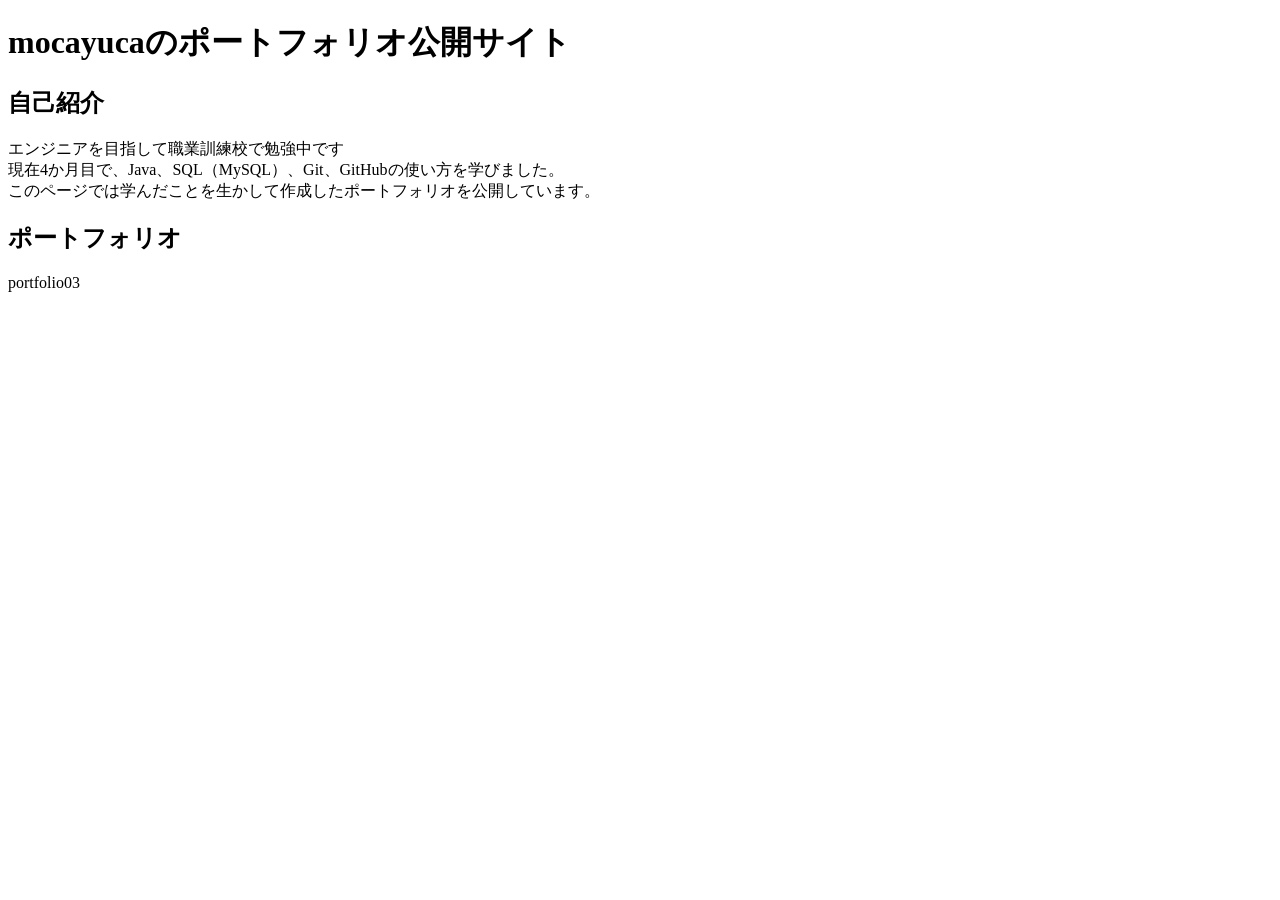
==== index.html @ 65df9d51 "Create index.html" ====
<!DOCTYPE html>
<html lang="ja">
<head>
    <meta charset="UTF-8">
    <meta name="viewport" content="width=device-width, initial-scale=1.0">
    <title>ポートフォリオ公開サイト</title>
</head>
<body>
    <h1>mocayucaのポートフォリオ公開サイト</h1>
    <h2>自己紹介</h2>
    <p>
        エンジニアを目指して職業訓練校で勉強中です<br>
        現在4か月目で、Java、SQL（MySQL）、Git、GitHubの使い方を学びました。<br>
        このページでは学んだことを生かして作成したポートフォリオを公開しています。
    </p>
    <h2>ポートフォリオ</h2>
    <p>portfolio03</p>
</body>
</html>
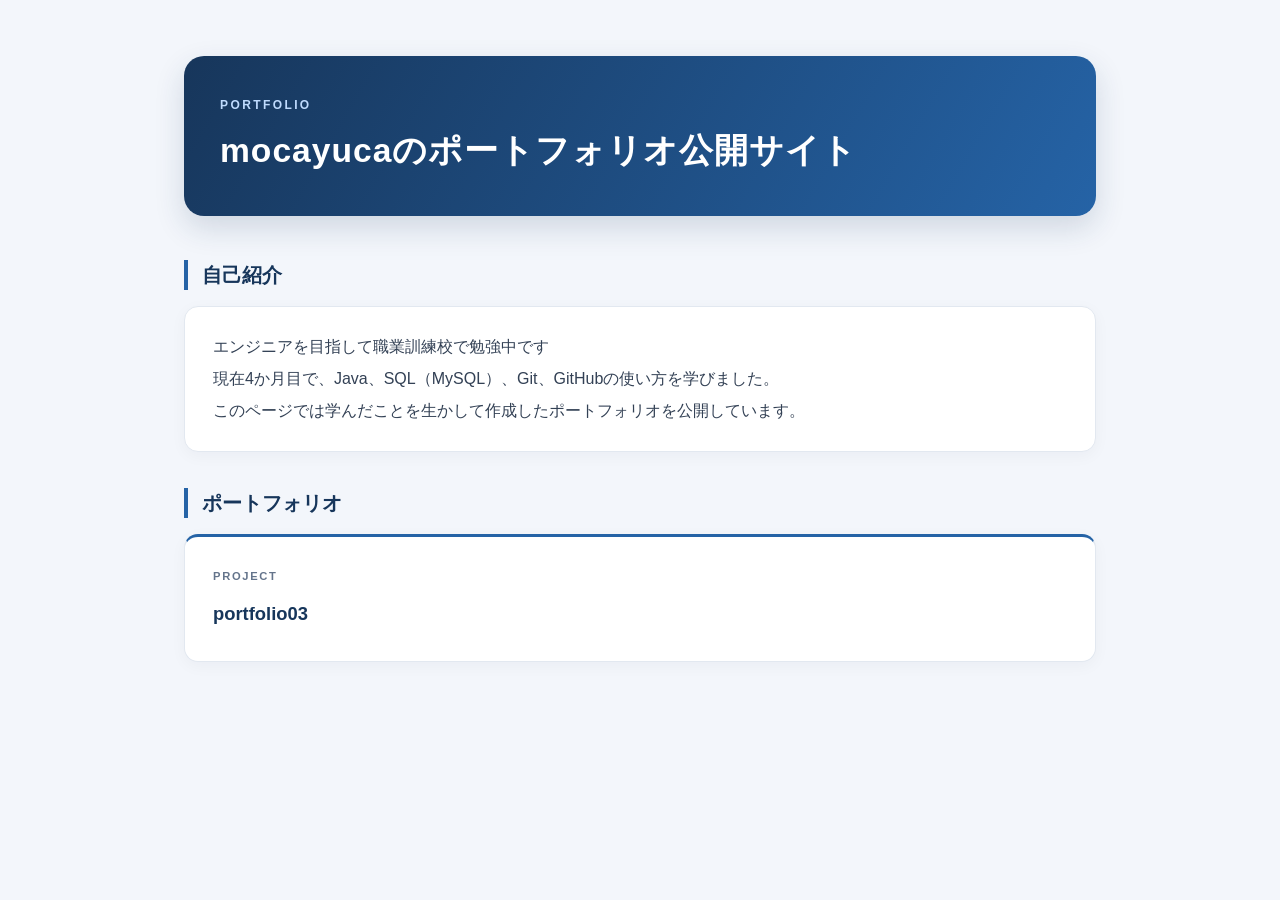
==== commit 3fa5822f: "feat: css追加 cssを追加。それに伴ってindex.html二下記の変更を実施 - headタグにlinkタグ追加 - pタグにclass追加" ====
--- a/index.html
+++ b/index.html
@@ -3,6 +3,7 @@
 <head>
     <meta charset="UTF-8">
     <meta name="viewport" content="width=device-width, initial-scale=1.0">
+	<link rel="stylesheet" href="css/style.css">
     <title>ポートフォリオ公開サイト</title>
 </head>
 <body>
@@ -14,6 +15,6 @@
         このページでは学んだことを生かして作成したポートフォリオを公開しています。
     </p>
     <h2>ポートフォリオ</h2>
-    <p>portfolio03</p>
+    <p class="portfolio-card">portfolio03</p>
 </body>
 </html>
--- a/css/style.css
+++ b/css/style.css
@@ -0,0 +1,140 @@
+@charset "UTF-8";
+/* 余白や枠線を含めて、要素のサイズを計算する */
+* {
+    box-sizing: border-box;
+}
+
+/* ページ全体の背景 */
+html {
+    min-height: 100%;
+    background-color: #f3f6fb;
+}
+
+/* コンテンツを中央に配置する */
+body {
+    max-width: 960px;
+    margin: 0 auto;
+    padding: 56px 24px 80px;
+
+    font-family: "Segoe UI", "Hiragino Kaku Gothic ProN",
+        "Yu Gothic", Meiryo, sans-serif;
+
+    color: #334155;
+    line-height: 1.8;
+    overflow-wrap: anywhere;
+}
+
+/* サイトのタイトル */
+h1 {
+    margin: 0 0 44px;
+    padding: 40px 36px;
+    border-radius: 20px;
+
+    background: linear-gradient(120deg, #17365b, #2563a6);
+    box-shadow: 0 12px 30px rgba(23, 54, 91, 0.16);
+
+    color: #ffffff;
+    font-size: clamp(1.5rem, 3.5vw, 2.1rem);
+    line-height: 1.5;
+    letter-spacing: 0.03em;
+}
+
+/* タイトルの上に添える小さなラベル */
+h1::before {
+    content: "PORTFOLIO";
+    display: block;
+    margin-bottom: 12px;
+
+    color: #bfdbfe;
+    font-size: 0.75rem;
+    font-weight: 600;
+    letter-spacing: 0.2em;
+}
+
+/* 「自己紹介」「ポートフォリオ」の見出し */
+h2 {
+    margin: 36px 0 16px;
+    padding-left: 14px;
+    border-left: 4px solid #2563a6;
+
+    color: #17365b;
+    font-size: 1.25rem;
+    line-height: 1.5;
+}
+
+/* 本文を白いカードとして表示する */
+p {
+    margin: 0;
+    padding: 24px 28px;
+
+    border: 1px solid #e2e8f0;
+    border-radius: 14px;
+    background-color: #ffffff;
+    box-shadow: 0 4px 16px rgba(15, 23, 42, 0.04);
+
+    line-height: 2;
+}
+
+/* 作品紹介用のカード */
+.portfolio-card {
+    padding: 28px;
+    border-top: 3px solid #2563a6;
+
+    color: #17365b;
+    font-size: 1.15rem;
+    font-weight: 700;
+}
+
+/* 作品名の上に添える小さなラベル */
+.portfolio-card::before {
+    content: "PROJECT";
+    display: block;
+    margin-bottom: 8px;
+
+    color: #64748b;
+    font-size: 0.7rem;
+    font-weight: 600;
+    letter-spacing: 0.15em;
+}
+
+/* リンクを追加した場合の見た目 */
+a {
+    color: #1d5c9f;
+    text-decoration-thickness: 1px;
+    text-underline-offset: 4px;
+}
+
+/* リンクにマウスを乗せたとき */
+a:hover {
+    color: #123b68;
+    text-decoration-thickness: 2px;
+}
+
+/* キーボードでリンクを選択したとき */
+a:focus-visible {
+    outline: 3px solid #2563a6;
+    outline-offset: 5px;
+}
+
+/* スマートフォンなど、画面が狭い場合 */
+@media (max-width: 600px) {
+    body {
+        padding: 28px 16px 48px;
+    }
+
+    h1 {
+        margin-bottom: 32px;
+        padding: 28px 20px;
+        border-radius: 16px;
+    }
+
+    h2 {
+        margin-top: 28px;
+        font-size: 1.1rem;
+    }
+
+    p,
+    .portfolio-card {
+        padding: 20px;
+    }
+}
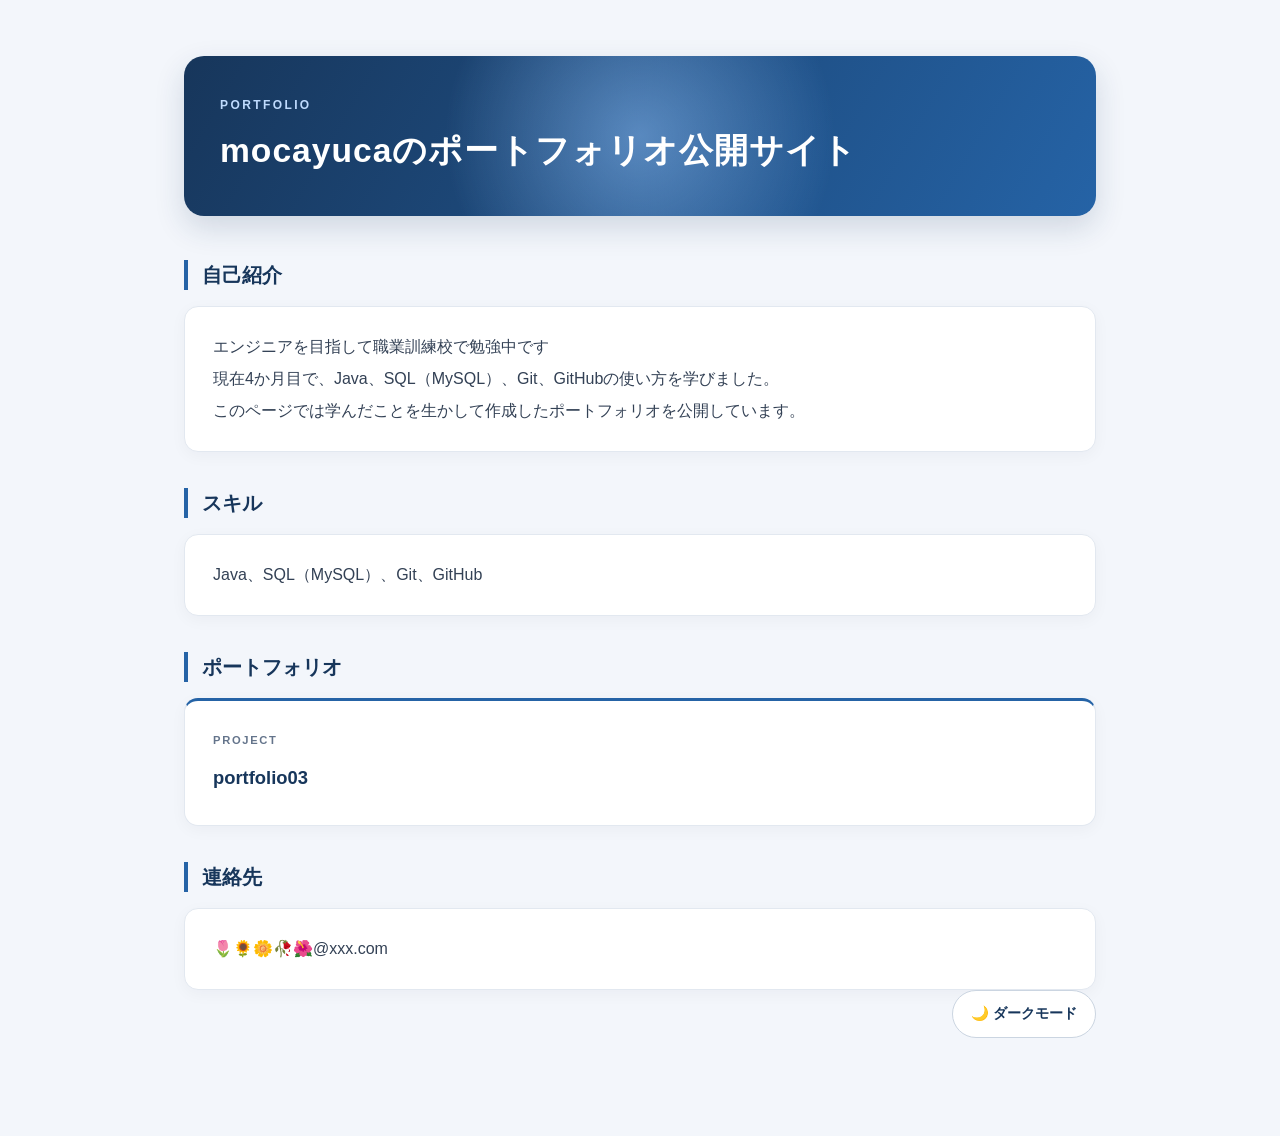
==== commit 6aa8fc61: "feat: indexの追記、JSの追加 - indexに項目を追加 - main.jsを追加" ====
--- a/index.html
+++ b/index.html
@@ -1,20 +1,44 @@
 <!DOCTYPE html>
 <html lang="ja">
+
 <head>
-    <meta charset="UTF-8">
-    <meta name="viewport" content="width=device-width, initial-scale=1.0">
+	<meta charset="UTF-8">
+	<meta name="viewport" content="width=device-width, initial-scale=1.0">
 	<link rel="stylesheet" href="css/style.css">
-    <title>ポートフォリオ公開サイト</title>
+	<script src="js/main.js" defer></script>
+	<title>ポートフォリオ公開サイト</title>
 </head>
+
 <body>
-    <h1>mocayucaのポートフォリオ公開サイト</h1>
-    <h2>自己紹介</h2>
-    <p>
-        エンジニアを目指して職業訓練校で勉強中です<br>
-        現在4か月目で、Java、SQL（MySQL）、Git、GitHubの使い方を学びました。<br>
-        このページでは学んだことを生かして作成したポートフォリオを公開しています。
-    </p>
-    <h2>ポートフォリオ</h2>
-    <p class="portfolio-card">portfolio03</p>
+	<h1>mocayucaのポートフォリオ公開サイト</h1>
+
+	<h2 class="reveal">自己紹介</h2>
+	<p>
+		エンジニアを目指して職業訓練校で勉強中です<br>
+		現在4か月目で、Java、SQL（MySQL）、Git、GitHubの使い方を学びました。<br>
+		このページでは学んだことを生かして作成したポートフォリオを公開しています。
+	</p>
+	<h2 class="reveal">スキル</h2>
+	<p>
+		Java、SQL（MySQL）、Git、GitHub<br>
+	</p>
+	
+	
+	<h2 class="reveal">ポートフォリオ</h2>
+		<p class="portfolio-card">portfolio03</p>
+		
+		
+	<h2 class="reveal">連絡先</h2>
+	<p>🌷🌻🌼🥀🌺@xxx.com</p>
+	
+	
+	<button id="themeToggle" 
+		class="theme-toggle" 
+		type="button" 
+		aria-pressed="false">
+		🌙 ダークモード
+	</button>
+
 </body>
-</html>
+
+</html>
--- a/css/style.css
+++ b/css/style.css
@@ -1,4 +1,3 @@
-@charset "UTF-8";
 /* 余白や枠線を含めて、要素のサイズを計算する */
 * {
     box-sizing: border-box;
@@ -15,10 +14,8 @@
     max-width: 960px;
     margin: 0 auto;
     padding: 56px 24px 80px;
-
     font-family: "Segoe UI", "Hiragino Kaku Gothic ProN",
         "Yu Gothic", Meiryo, sans-serif;
-
     color: #334155;
     line-height: 1.8;
     overflow-wrap: anywhere;
@@ -29,10 +26,8 @@
     margin: 0 0 44px;
     padding: 40px 36px;
     border-radius: 20px;
-
     background: linear-gradient(120deg, #17365b, #2563a6);
     box-shadow: 0 12px 30px rgba(23, 54, 91, 0.16);
-
     color: #ffffff;
     font-size: clamp(1.5rem, 3.5vw, 2.1rem);
     line-height: 1.5;
@@ -44,7 +39,6 @@
     content: "PORTFOLIO";
     display: block;
     margin-bottom: 12px;
-
     color: #bfdbfe;
     font-size: 0.75rem;
     font-weight: 600;
@@ -56,7 +50,6 @@
     margin: 36px 0 16px;
     padding-left: 14px;
     border-left: 4px solid #2563a6;
-
     color: #17365b;
     font-size: 1.25rem;
     line-height: 1.5;
@@ -66,12 +59,10 @@
 p {
     margin: 0;
     padding: 24px 28px;
-
     border: 1px solid #e2e8f0;
     border-radius: 14px;
     background-color: #ffffff;
     box-shadow: 0 4px 16px rgba(15, 23, 42, 0.04);
-
     line-height: 2;
 }
 
@@ -79,7 +70,6 @@
 .portfolio-card {
     padding: 28px;
     border-top: 3px solid #2563a6;
-
     color: #17365b;
     font-size: 1.15rem;
     font-weight: 700;
@@ -90,7 +80,6 @@
     content: "PROJECT";
     display: block;
     margin-bottom: 8px;
-
     color: #64748b;
     font-size: 0.7rem;
     font-weight: 600;
@@ -104,13 +93,11 @@
     text-underline-offset: 4px;
 }
 
-/* リンクにマウスを乗せたとき */
 a:hover {
     color: #123b68;
     text-decoration-thickness: 2px;
 }
 
-/* キーボードでリンクを選択したとき */
 a:focus-visible {
     outline: 3px solid #2563a6;
     outline-offset: 5px;
@@ -137,4 +124,128 @@
     .portfolio-card {
         padding: 20px;
     }
-}+}
+
+
+/* =========================================================
+   JavaScript と組み合わせた演出
+   ========================================================= */
+
+/* ダークモードの切り替えボタン */
+.theme-toggle {
+    display: block;
+    margin: 0 0 18px auto;
+    padding: 10px 18px;
+    border: 1px solid #cbd5e1;
+    border-radius: 999px;
+    background: #ffffff;
+    color: #17365b;
+    font: inherit;
+    font-size: 0.9rem;
+    font-weight: 700;
+    cursor: pointer;
+    transition: background-color 0.2s, transform 0.2s;
+}
+
+.theme-toggle:hover {
+    background-color: #e8f1ff;
+    transform: translateY(-2px);
+}
+
+.theme-toggle:focus-visible {
+    outline: 3px solid #2563a6;
+    outline-offset: 3px;
+}
+
+/* タイトル上をマウスが動くと光の位置が変わる */
+h1 {
+    background:
+        radial-gradient(circle at var(--mouse-x, 50%) var(--mouse-y, 50%),
+            rgba(147, 197, 253, 0.5), transparent 42%),
+        linear-gradient(120deg, #17365b, #2563a6);
+}
+
+/* 画面内に入ると、ふわっと表示する */
+.js-enabled .reveal {
+    opacity: 0;
+    transform: translateY(22px);
+    transition: opacity 0.7s ease, transform 0.7s ease;
+}
+
+.js-enabled .reveal.is-visible {
+    opacity: 1;
+    transform: translateY(0);
+}
+
+/* 作品カードはマウスを乗せると少し浮く */
+.portfolio-card {
+    transition: box-shadow 0.25s ease, transform 0.25s ease,
+        opacity 0.7s ease;
+}
+
+.portfolio-card.is-visible:hover {
+    transform: translateY(-5px);
+    box-shadow: 0 12px 32px rgba(23, 54, 91, 0.16);
+}
+
+/* ダークモード */
+html.dark {
+    background-color: #0b1220;
+}
+
+.dark body {
+    color: #cbd5e1;
+}
+
+.dark h2 {
+    color: #bfdbfe;
+    border-left-color: #60a5fa;
+}
+
+.dark p {
+    background-color: #182337;
+    color: #e2e8f0;
+    border-color: #334155;
+    box-shadow: 0 5px 18px rgba(0, 0, 0, 0.2);
+}
+
+.dark .portfolio-card {
+    border-top-color: #60a5fa;
+}
+
+.dark .portfolio-card::before {
+    color: #94a3b8;
+}
+
+.dark .theme-toggle {
+    color: #e2e8f0;
+    background-color: #1e293b;
+    border-color: #475569;
+}
+
+.dark .theme-toggle:hover {
+    background-color: #334155;
+}
+
+.dark a {
+    color: #93c5fd;
+}
+
+/* アニメーションを控えたい設定の人には、動かさず表示する */
+@media (prefers-reduced-motion: reduce) {
+    .js-enabled .reveal {
+        opacity: 1;
+        transform: none;
+        transition: none;
+    }
+
+    .theme-toggle,
+    .portfolio-card {
+        transition: none;
+    }
+
+    .theme-toggle:hover,
+    .portfolio-card.is-visible:hover {
+        transform: none;
+    }
+}
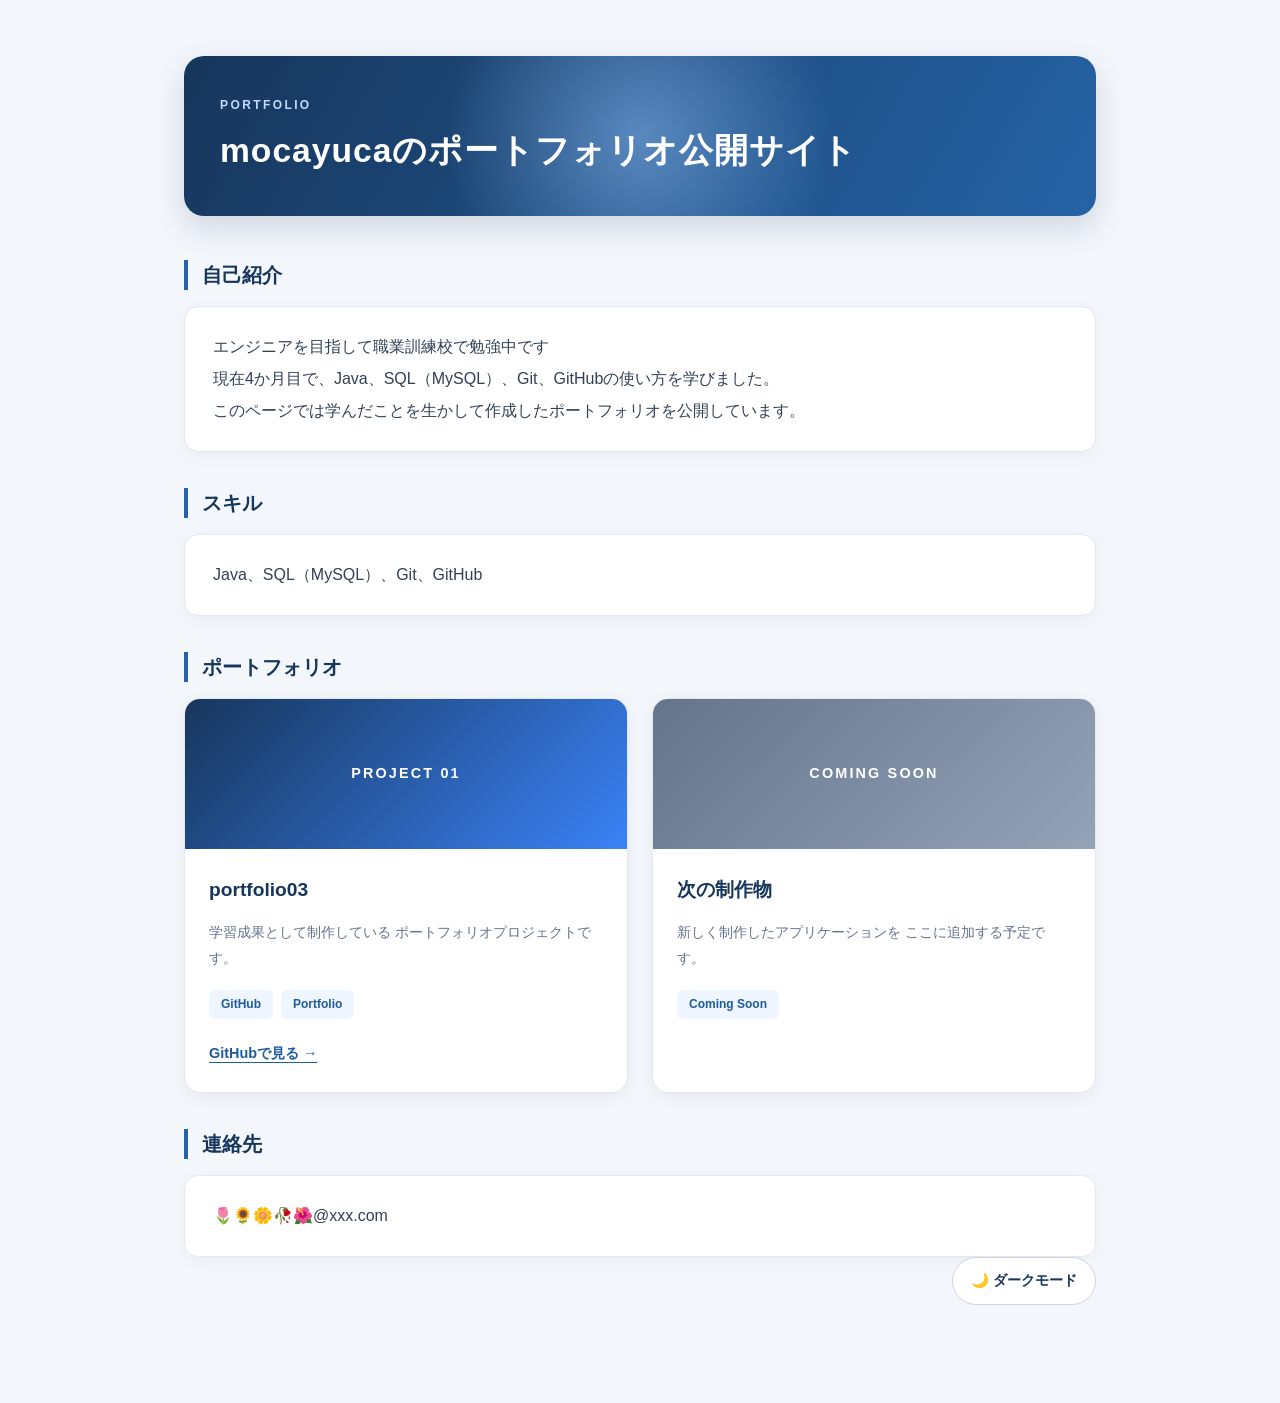
==== commit 8b069ad4: "feat: ポートフォリオ一覧のカード化" ====
--- a/index.html
+++ b/index.html
@@ -1,44 +1,77 @@
-<!DOCTYPE html>
-<html lang="ja">
-
-<head>
-	<meta charset="UTF-8">
-	<meta name="viewport" content="width=device-width, initial-scale=1.0">
-	<link rel="stylesheet" href="css/style.css">
-	<script src="js/main.js" defer></script>
-	<title>ポートフォリオ公開サイト</title>
-</head>
-
-<body>
-	<h1>mocayucaのポートフォリオ公開サイト</h1>
-
-	<h2 class="reveal">自己紹介</h2>
-	<p>
-		エンジニアを目指して職業訓練校で勉強中です<br>
-		現在4か月目で、Java、SQL（MySQL）、Git、GitHubの使い方を学びました。<br>
-		このページでは学んだことを生かして作成したポートフォリオを公開しています。
-	</p>
-	<h2 class="reveal">スキル</h2>
-	<p>
-		Java、SQL（MySQL）、Git、GitHub<br>
-	</p>
-	
-	
-	<h2 class="reveal">ポートフォリオ</h2>
-		<p class="portfolio-card">portfolio03</p>
-		
-		
-	<h2 class="reveal">連絡先</h2>
-	<p>🌷🌻🌼🥀🌺@xxx.com</p>
-	
-	
-	<button id="themeToggle" 
-		class="theme-toggle" 
-		type="button" 
-		aria-pressed="false">
-		🌙 ダークモード
-	</button>
-
-</body>
-
+<!DOCTYPE html>
+<html lang="ja">
+
+<head>
+	<meta charset="UTF-8">
+	<meta name="viewport" content="width=device-width, initial-scale=1.0">
+	<link rel="stylesheet" href="css/style.css">
+	<script src="js/main.js" defer></script>
+	<title>ポートフォリオ公開サイト</title>
+</head>
+
+<body>
+	<h1>mocayucaのポートフォリオ公開サイト</h1>
+	<h2 class="reveal">自己紹介</h2>
+	<p>
+		エンジニアを目指して職業訓練校で勉強中です<br>
+		現在4か月目で、Java、SQL（MySQL）、Git、GitHubの使い方を学びました。<br>
+		このページでは学んだことを生かして作成したポートフォリオを公開しています。
+	</p>
+	<h2 class="reveal">スキル</h2>
+		<p>
+			Java、SQL（MySQL）、Git、GitHub<br>
+		</p>
+
+	<h2 class="reveal">ポートフォリオ</h2>
+	<div class="portfolio-grid">
+	    <!-- 作品1：portfolio03 -->
+	    <article class="portfolio-card reveal">
+	        <div class="portfolio-image">
+	            <span>PROJECT 01</span>
+	        </div>
+	        <div class="portfolio-content">
+	            <h3>portfolio03</h3>
+	            <p class="portfolio-description">
+	                学習成果として制作している
+	                ポートフォリオプロジェクトです。
+	            </p>
+	            <div class="portfolio-tags">
+	                <span>GitHub</span>
+	                <span>Portfolio</span>
+	            </div>
+	            <a class="portfolio-link"
+	               href="https://github.com/mocayuca/portfolio03"
+	               target="_blank"
+	               rel="noopener noreferrer">
+	                GitHubで見る →
+	            </a>
+	        </div>
+	    </article>
+
+	    <!-- 作品2：今後追加予定 -->
+	    <article class="portfolio-card reveal">
+	        <div class="portfolio-image portfolio-image-next">
+	            <span>COMING SOON</span>
+	        </div>
+	        <div class="portfolio-content">
+	            <h3>次の制作物</h3>
+	            <p class="portfolio-description">
+	                新しく制作したアプリケーションを
+	                ここに追加する予定です。
+	            </p>
+	            <div class="portfolio-tags">
+	                <span>Coming Soon</span>
+	            </div>
+	        </div>
+	    </article>
+	</div>
+	
+	<h2 class="reveal">連絡先</h2>
+		<p>🌷🌻🌼🥀🌺@xxx.com</p>
+	
+	<button id="themeToggle" class="theme-toggle" type="button" aria-pressed="false">
+		🌙 ダークモード
+	</button>
+</body>
+
 </html>
--- a/css/style.css
+++ b/css/style.css
@@ -1,251 +1,412 @@
-/* 余白や枠線を含めて、要素のサイズを計算する */
-* {
-    box-sizing: border-box;
-}
-
-/* ページ全体の背景 */
-html {
-    min-height: 100%;
-    background-color: #f3f6fb;
-}
-
-/* コンテンツを中央に配置する */
-body {
-    max-width: 960px;
-    margin: 0 auto;
-    padding: 56px 24px 80px;
-    font-family: "Segoe UI", "Hiragino Kaku Gothic ProN",
-        "Yu Gothic", Meiryo, sans-serif;
-    color: #334155;
-    line-height: 1.8;
-    overflow-wrap: anywhere;
-}
-
-/* サイトのタイトル */
-h1 {
-    margin: 0 0 44px;
-    padding: 40px 36px;
-    border-radius: 20px;
-    background: linear-gradient(120deg, #17365b, #2563a6);
-    box-shadow: 0 12px 30px rgba(23, 54, 91, 0.16);
-    color: #ffffff;
-    font-size: clamp(1.5rem, 3.5vw, 2.1rem);
-    line-height: 1.5;
-    letter-spacing: 0.03em;
-}
-
-/* タイトルの上に添える小さなラベル */
-h1::before {
-    content: "PORTFOLIO";
-    display: block;
-    margin-bottom: 12px;
-    color: #bfdbfe;
-    font-size: 0.75rem;
-    font-weight: 600;
-    letter-spacing: 0.2em;
-}
-
-/* 「自己紹介」「ポートフォリオ」の見出し */
-h2 {
-    margin: 36px 0 16px;
-    padding-left: 14px;
-    border-left: 4px solid #2563a6;
-    color: #17365b;
-    font-size: 1.25rem;
-    line-height: 1.5;
-}
-
-/* 本文を白いカードとして表示する */
-p {
-    margin: 0;
-    padding: 24px 28px;
-    border: 1px solid #e2e8f0;
-    border-radius: 14px;
-    background-color: #ffffff;
-    box-shadow: 0 4px 16px rgba(15, 23, 42, 0.04);
-    line-height: 2;
-}
-
-/* 作品紹介用のカード */
-.portfolio-card {
-    padding: 28px;
-    border-top: 3px solid #2563a6;
-    color: #17365b;
-    font-size: 1.15rem;
-    font-weight: 700;
-}
-
-/* 作品名の上に添える小さなラベル */
-.portfolio-card::before {
-    content: "PROJECT";
-    display: block;
-    margin-bottom: 8px;
-    color: #64748b;
-    font-size: 0.7rem;
-    font-weight: 600;
-    letter-spacing: 0.15em;
-}
-
-/* リンクを追加した場合の見た目 */
-a {
-    color: #1d5c9f;
-    text-decoration-thickness: 1px;
-    text-underline-offset: 4px;
-}
-
-a:hover {
-    color: #123b68;
-    text-decoration-thickness: 2px;
-}
-
-a:focus-visible {
-    outline: 3px solid #2563a6;
-    outline-offset: 5px;
-}
-
-/* スマートフォンなど、画面が狭い場合 */
-@media (max-width: 600px) {
-    body {
-        padding: 28px 16px 48px;
-    }
-
-    h1 {
-        margin-bottom: 32px;
-        padding: 28px 20px;
-        border-radius: 16px;
-    }
-
-    h2 {
-        margin-top: 28px;
-        font-size: 1.1rem;
-    }
-
-    p,
-    .portfolio-card {
-        padding: 20px;
-    }
-}
-
-
-/* =========================================================
-   JavaScript と組み合わせた演出
-   ========================================================= */
-
-/* ダークモードの切り替えボタン */
-.theme-toggle {
-    display: block;
-    margin: 0 0 18px auto;
-    padding: 10px 18px;
-    border: 1px solid #cbd5e1;
-    border-radius: 999px;
-    background: #ffffff;
-    color: #17365b;
-    font: inherit;
-    font-size: 0.9rem;
-    font-weight: 700;
-    cursor: pointer;
-    transition: background-color 0.2s, transform 0.2s;
-}
-
-.theme-toggle:hover {
-    background-color: #e8f1ff;
-    transform: translateY(-2px);
-}
-
-.theme-toggle:focus-visible {
-    outline: 3px solid #2563a6;
-    outline-offset: 3px;
-}
-
-/* タイトル上をマウスが動くと光の位置が変わる */
-h1 {
-    background:
-        radial-gradient(circle at var(--mouse-x, 50%) var(--mouse-y, 50%),
-            rgba(147, 197, 253, 0.5), transparent 42%),
-        linear-gradient(120deg, #17365b, #2563a6);
-}
-
-/* 画面内に入ると、ふわっと表示する */
-.js-enabled .reveal {
-    opacity: 0;
-    transform: translateY(22px);
-    transition: opacity 0.7s ease, transform 0.7s ease;
-}
-
-.js-enabled .reveal.is-visible {
-    opacity: 1;
-    transform: translateY(0);
-}
-
-/* 作品カードはマウスを乗せると少し浮く */
-.portfolio-card {
-    transition: box-shadow 0.25s ease, transform 0.25s ease,
-        opacity 0.7s ease;
-}
-
-.portfolio-card.is-visible:hover {
-    transform: translateY(-5px);
-    box-shadow: 0 12px 32px rgba(23, 54, 91, 0.16);
-}
-
-/* ダークモード */
-html.dark {
-    background-color: #0b1220;
-}
-
-.dark body {
-    color: #cbd5e1;
-}
-
-.dark h2 {
-    color: #bfdbfe;
-    border-left-color: #60a5fa;
-}
-
-.dark p {
-    background-color: #182337;
-    color: #e2e8f0;
-    border-color: #334155;
-    box-shadow: 0 5px 18px rgba(0, 0, 0, 0.2);
-}
-
-.dark .portfolio-card {
-    border-top-color: #60a5fa;
-}
-
-.dark .portfolio-card::before {
-    color: #94a3b8;
-}
-
-.dark .theme-toggle {
-    color: #e2e8f0;
-    background-color: #1e293b;
-    border-color: #475569;
-}
-
-.dark .theme-toggle:hover {
-    background-color: #334155;
-}
-
-.dark a {
-    color: #93c5fd;
-}
-
-/* アニメーションを控えたい設定の人には、動かさず表示する */
-@media (prefers-reduced-motion: reduce) {
-    .js-enabled .reveal {
-        opacity: 1;
-        transform: none;
-        transition: none;
-    }
-
-    .theme-toggle,
-    .portfolio-card {
-        transition: none;
-    }
-
-    .theme-toggle:hover,
-    .portfolio-card.is-visible:hover {
-        transform: none;
-    }
-}
+/* 余白や枠線を含めて、要素のサイズを計算する */
+* {
+    box-sizing: border-box;
+}
+
+/* ページ全体の背景 */
+html {
+    min-height: 100%;
+    background-color: #f3f6fb;
+}
+
+/* コンテンツを中央に配置する */
+body {
+    max-width: 960px;
+    margin: 0 auto;
+    padding: 56px 24px 80px;
+    font-family: "Segoe UI", "Hiragino Kaku Gothic ProN",
+        "Yu Gothic", Meiryo, sans-serif;
+    color: #334155;
+    line-height: 1.8;
+    overflow-wrap: anywhere;
+}
+
+/* サイトのタイトル */
+h1 {
+    margin: 0 0 44px;
+    padding: 40px 36px;
+    border-radius: 20px;
+    background: linear-gradient(120deg, #17365b, #2563a6);
+    box-shadow: 0 12px 30px rgba(23, 54, 91, 0.16);
+    color: #ffffff;
+    font-size: clamp(1.5rem, 3.5vw, 2.1rem);
+    line-height: 1.5;
+    letter-spacing: 0.03em;
+}
+
+/* タイトルの上に添える小さなラベル */
+h1::before {
+    content: "PORTFOLIO";
+    display: block;
+    margin-bottom: 12px;
+    color: #bfdbfe;
+    font-size: 0.75rem;
+    font-weight: 600;
+    letter-spacing: 0.2em;
+}
+
+/* 「自己紹介」「ポートフォリオ」の見出し */
+h2 {
+    margin: 36px 0 16px;
+    padding-left: 14px;
+    border-left: 4px solid #2563a6;
+    color: #17365b;
+    font-size: 1.25rem;
+    line-height: 1.5;
+}
+
+/* 本文を白いカードとして表示する */
+p {
+    margin: 0;
+    padding: 24px 28px;
+    border: 1px solid #e2e8f0;
+    border-radius: 14px;
+    background-color: #ffffff;
+    box-shadow: 0 4px 16px rgba(15, 23, 42, 0.04);
+    line-height: 2;
+}
+
+/* 作品紹介用のカード */
+.portfolio-card {
+    padding: 28px;
+    border-top: 3px solid #2563a6;
+    color: #17365b;
+    font-size: 1.15rem;
+    font-weight: 700;
+}
+
+/* 作品名の上に添える小さなラベル */
+.portfolio-card::before {
+    content: "PROJECT";
+    display: block;
+    margin-bottom: 8px;
+    color: #64748b;
+    font-size: 0.7rem;
+    font-weight: 600;
+    letter-spacing: 0.15em;
+}
+
+/* リンクを追加した場合の見た目 */
+a {
+    color: #1d5c9f;
+    text-decoration-thickness: 1px;
+    text-underline-offset: 4px;
+}
+
+a:hover {
+    color: #123b68;
+    text-decoration-thickness: 2px;
+}
+
+a:focus-visible {
+    outline: 3px solid #2563a6;
+    outline-offset: 5px;
+}
+
+/* スマートフォンなど、画面が狭い場合 */
+@media (max-width: 600px) {
+    body {
+        padding: 28px 16px 48px;
+    }
+
+    h1 {
+        margin-bottom: 32px;
+        padding: 28px 20px;
+        border-radius: 16px;
+    }
+
+    h2 {
+        margin-top: 28px;
+        font-size: 1.1rem;
+    }
+
+    p,
+    .portfolio-card {
+        padding: 20px;
+    }
+}
+
+
+/* =========================================================
+   JavaScript と組み合わせた演出
+   ========================================================= */
+
+/* ダークモードの切り替えボタン */
+.theme-toggle {
+    display: block;
+    margin: 0 0 18px auto;
+    padding: 10px 18px;
+    border: 1px solid #cbd5e1;
+    border-radius: 999px;
+    background: #ffffff;
+    color: #17365b;
+    font: inherit;
+    font-size: 0.9rem;
+    font-weight: 700;
+    cursor: pointer;
+    transition: background-color 0.2s, transform 0.2s;
+}
+
+.theme-toggle:hover {
+    background-color: #e8f1ff;
+    transform: translateY(-2px);
+}
+
+.theme-toggle:focus-visible {
+    outline: 3px solid #2563a6;
+    outline-offset: 3px;
+}
+
+/* タイトル上をマウスが動くと光の位置が変わる */
+h1 {
+    background:
+        radial-gradient(circle at var(--mouse-x, 50%) var(--mouse-y, 50%),
+            rgba(147, 197, 253, 0.5), transparent 42%),
+        linear-gradient(120deg, #17365b, #2563a6);
+}
+
+/* 画面内に入ると、ふわっと表示する */
+.js-enabled .reveal {
+    opacity: 0;
+    transform: translateY(22px);
+    transition: opacity 0.7s ease, transform 0.7s ease;
+}
+
+.js-enabled .reveal.is-visible {
+    opacity: 1;
+    transform: translateY(0);
+}
+
+/* 作品カードはマウスを乗せると少し浮く */
+.portfolio-card {
+    transition: box-shadow 0.25s ease, transform 0.25s ease,
+        opacity 0.7s ease;
+}
+
+.portfolio-card.is-visible:hover {
+    transform: translateY(-5px);
+    box-shadow: 0 12px 32px rgba(23, 54, 91, 0.16);
+}
+
+/* ダークモード */
+html.dark {
+    background-color: #0b1220;
+}
+
+.dark body {
+    color: #cbd5e1;
+}
+
+.dark h2 {
+    color: #bfdbfe;
+    border-left-color: #60a5fa;
+}
+
+.dark p {
+    background-color: #182337;
+    color: #e2e8f0;
+    border-color: #334155;
+    box-shadow: 0 5px 18px rgba(0, 0, 0, 0.2);
+}
+
+.dark .portfolio-card {
+    border-top-color: #60a5fa;
+}
+
+.dark .portfolio-card::before {
+    color: #94a3b8;
+}
+
+.dark .theme-toggle {
+    color: #e2e8f0;
+    background-color: #1e293b;
+    border-color: #475569;
+}
+
+.dark .theme-toggle:hover {
+    background-color: #334155;
+}
+
+.dark a {
+    color: #93c5fd;
+}
+
+/* アニメーションを控えたい設定の人には、動かさず表示する */
+@media (prefers-reduced-motion: reduce) {
+    .js-enabled .reveal {
+        opacity: 1;
+        transform: none;
+        transition: none;
+    }
+
+    .theme-toggle,
+    .portfolio-card {
+        transition: none;
+    }
+
+    .theme-toggle:hover,
+    .portfolio-card.is-visible:hover {
+        transform: none;
+    }
+}
+
+
+/* ==========================================
+   ポートフォリオ一覧
+   ========================================== */
+
+/* カードを横並びにする */
+.portfolio-grid {
+    display: grid;
+    grid-template-columns: repeat(2, minmax(0, 1fr));
+    gap: 24px;
+}
+
+/* カード全体 */
+.portfolio-grid .portfolio-card {
+    padding: 0;
+    overflow: hidden;
+    background: #ffffff;
+    border: 1px solid #e2e8f0;
+    border-radius: 16px;
+    box-shadow: 0 4px 16px rgba(15, 23, 42, 0.06);
+    color: #334155;
+    font-size: 1rem;
+    font-weight: normal;
+    transition:
+        transform 0.25s ease,
+        box-shadow 0.25s ease,
+        opacity 0.7s ease;
+}
+
+/* 既存の擬似要素によるPROJECT表示を無効化 */
+.portfolio-grid .portfolio-card::before {
+    content: none;
+}
+
+/* カードのホバー演出 */
+.portfolio-grid .portfolio-card:hover {
+    transform: translateY(-5px);
+    box-shadow: 0 12px 32px rgba(23, 54, 91, 0.15);
+}
+
+/* カード上部の画像領域 */
+.portfolio-image {
+    display: flex;
+    align-items: center;
+    justify-content: center;
+    height: 150px;
+    background: linear-gradient(135deg, #17365b, #3b82f6);
+    color: white;
+    font-size: 0.9rem;
+    font-weight: 700;
+    letter-spacing: 0.15em;
+}
+
+/* 制作予定カード */
+.portfolio-image-next {
+    background: linear-gradient(135deg, #64748b, #94a3b8);
+}
+
+/* カード本文 */
+.portfolio-content {
+    padding: 24px;
+}
+
+.portfolio-content h3 {
+    margin: 0 0 12px;
+    color: #17365b;
+    font-size: 1.2rem;
+}
+
+/* 作品の説明文 */
+.portfolio-grid .portfolio-description {
+    margin: 0 0 18px;
+    padding: 0;
+    border: none;
+    border-radius: 0;
+    background: transparent;
+    box-shadow: none;
+    color: #64748b;
+    font-size: 0.9rem;
+    font-weight: normal;
+    line-height: 1.8;
+}
+
+/* 使用技術タグ */
+.portfolio-tags {
+    display: flex;
+    flex-wrap: wrap;
+    gap: 8px;
+    margin-bottom: 20px;
+}
+
+.portfolio-tags span {
+    padding: 4px 12px;
+    border-radius: 6px;
+    background: #eff6ff;
+    color: #1d5c9f;
+    font-size: 0.75rem;
+    font-weight: 600;
+}
+
+/* GitHubへのリンク */
+.portfolio-link {
+    display: inline-block;
+    font-size: 0.9rem;
+    font-weight: 700;
+}
+
+/* ==========================================
+   ダークモード対応
+   ========================================== */
+
+.dark .portfolio-grid .portfolio-card {
+    background: #182337;
+    border-color: #334155;
+    color: #e2e8f0;
+}
+
+.dark .portfolio-content h3 {
+    color: #bfdbfe;
+}
+
+.dark .portfolio-grid .portfolio-description {
+    background: transparent;
+    color: #cbd5e1;
+    box-shadow: none;
+}
+
+.dark .portfolio-tags span {
+    background: #1e3a5f;
+    color: #bfdbfe;
+}
+
+/* ==========================================
+   レスポンシブ対応
+   ========================================== */
+
+@media (max-width: 600px) {
+    .portfolio-grid {
+        grid-template-columns: 1fr;
+    }
+
+    .portfolio-image {
+        height: 130px;
+    }
+
+    .portfolio-content {
+        padding: 20px;
+    }
+}
+
+/* アニメーション軽減設定 */
+@media (prefers-reduced-motion: reduce) {
+    .portfolio-grid .portfolio-card {
+        transition: none;
+    }
+
+    .portfolio-grid .portfolio-card:hover {
+        transform: none;
+    }
+}
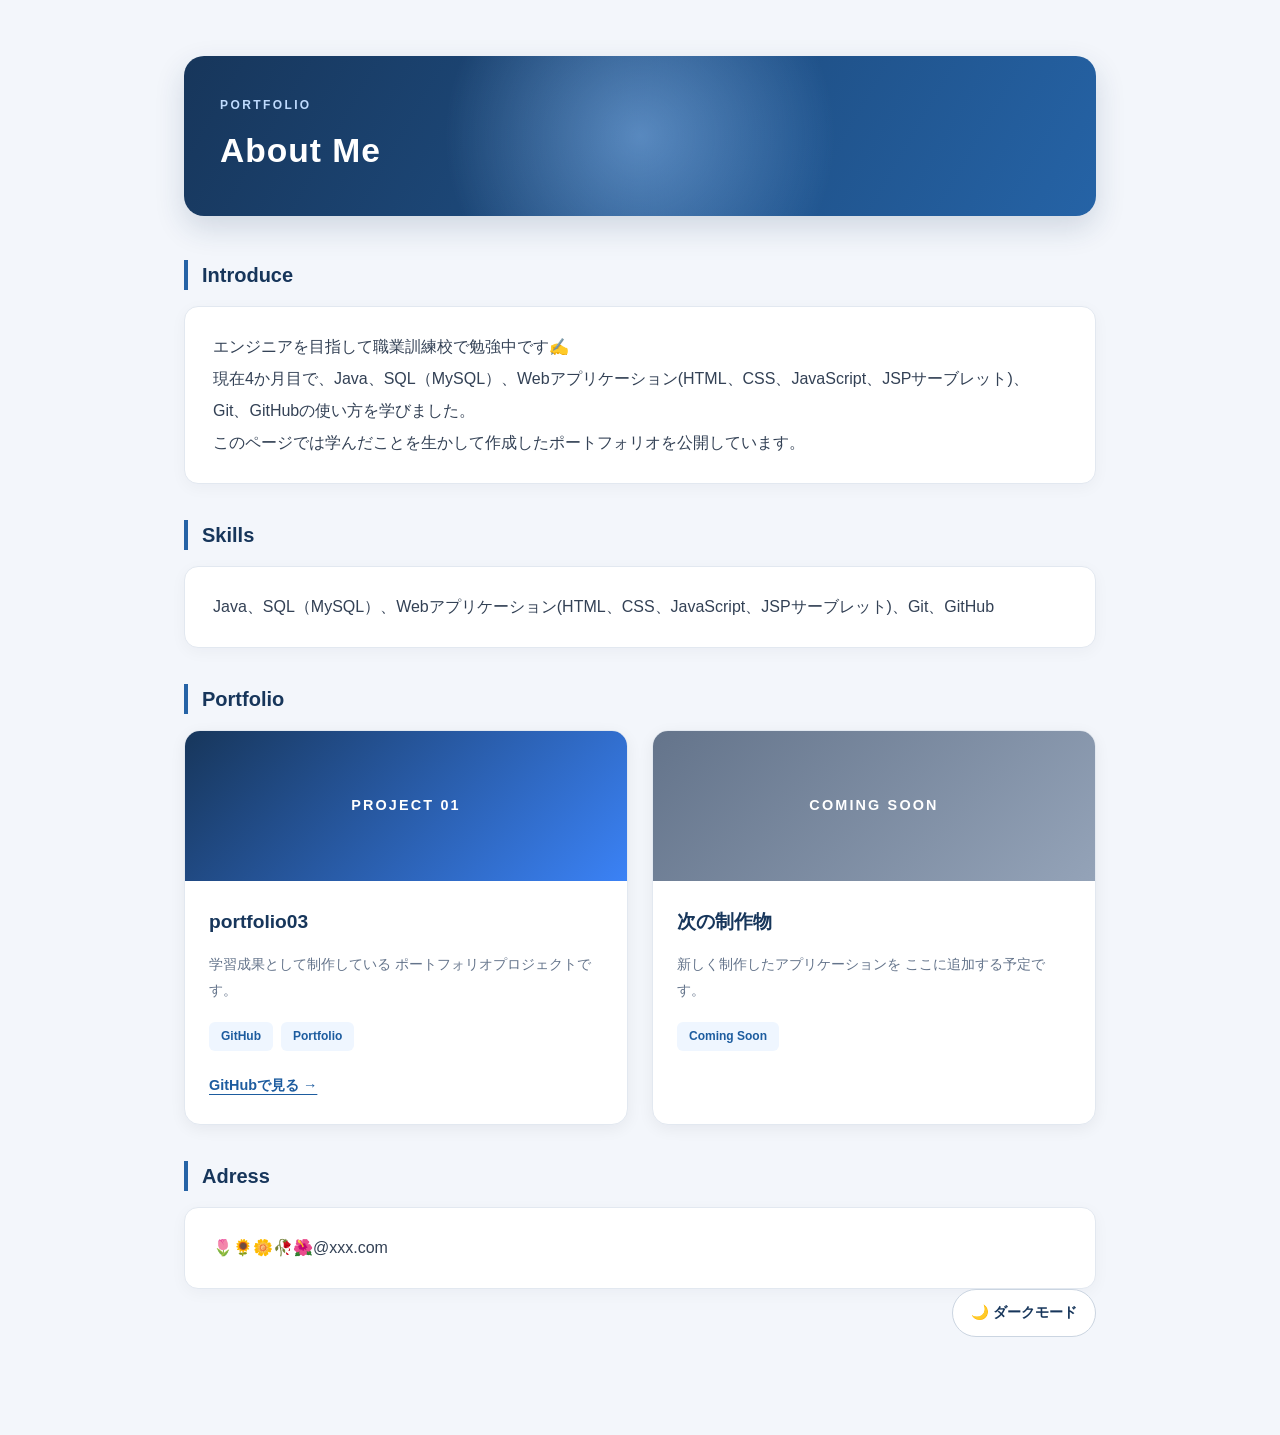
==== commit feb57e24: "chore: index.htmlのコンテンツ更新 - レベル2の見出しを英語に変更 - Intriduce、SkillsにWebアプリケーション開発を追記" ====
--- a/index.html
+++ b/index.html
@@ -10,19 +10,20 @@
 </head>
 
 <body>
-	<h1>mocayucaのポートフォリオ公開サイト</h1>
-	<h2 class="reveal">自己紹介</h2>
+	<h1>About Me</h1>
+	<h2 class="reveal">Introduce</h2>
 	<p>
-		エンジニアを目指して職業訓練校で勉強中です<br>
-		現在4か月目で、Java、SQL（MySQL）、Git、GitHubの使い方を学びました。<br>
+		エンジニアを目指して職業訓練校で勉強中です✍<br>
+		現在4か月目で、Java、SQL（MySQL）、Webアプリケーション(HTML、CSS、JavaScript、JSPサーブレット)、
+		Git、GitHubの使い方を学びました。<br>
 		このページでは学んだことを生かして作成したポートフォリオを公開しています。
 	</p>
-	<h2 class="reveal">スキル</h2>
+	<h2 class="reveal">Skills</h2>
 		<p>
-			Java、SQL（MySQL）、Git、GitHub<br>
+			Java、SQL（MySQL）、Webアプリケーション(HTML、CSS、JavaScript、JSPサーブレット)、Git、GitHub<br>
 		</p>
 
-	<h2 class="reveal">ポートフォリオ</h2>
+	<h2 class="reveal">Portfolio</h2>
 	<div class="portfolio-grid">
 	    <!-- 作品1：portfolio03 -->
 	    <article class="portfolio-card reveal">
@@ -66,7 +67,7 @@
 	    </article>
 	</div>
 	
-	<h2 class="reveal">連絡先</h2>
+	<h2 class="reveal">Adress</h2>
 		<p>🌷🌻🌼🥀🌺@xxx.com</p>
 	
 	<button id="themeToggle" class="theme-toggle" type="button" aria-pressed="false">
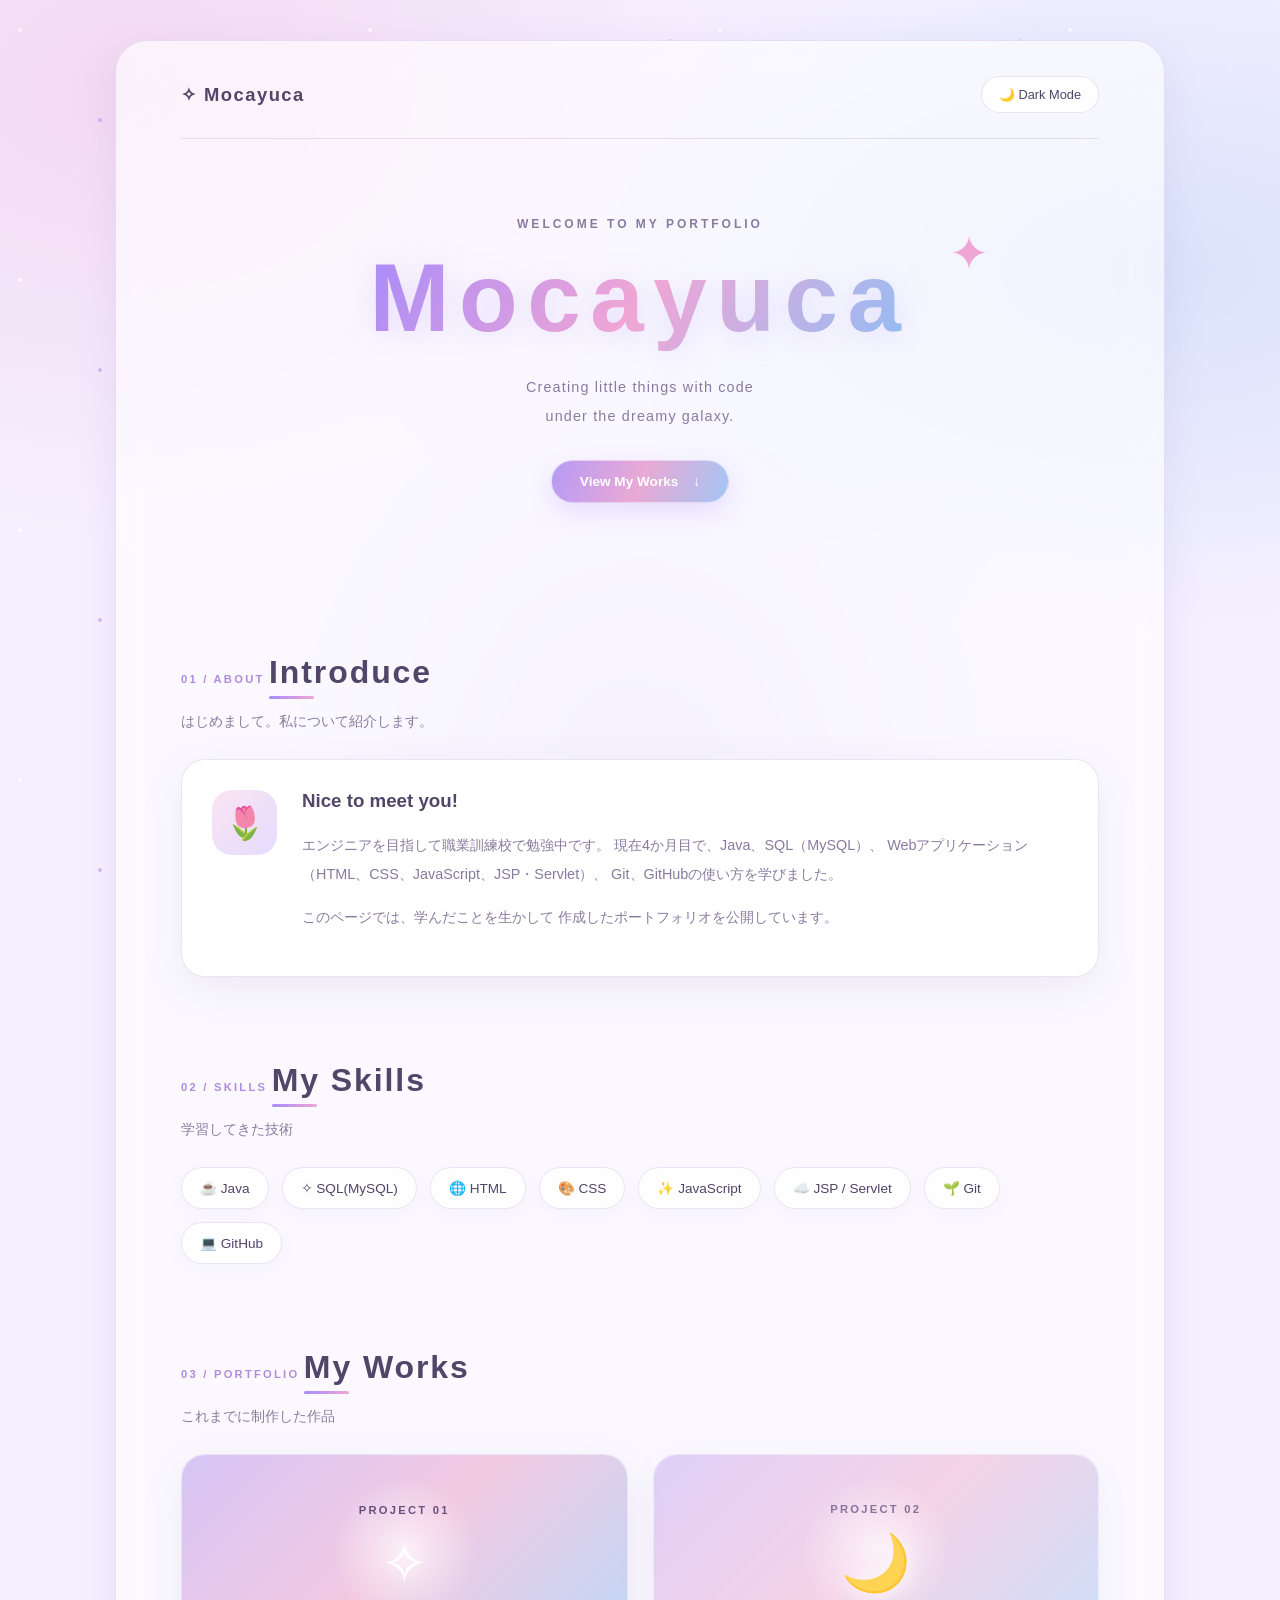
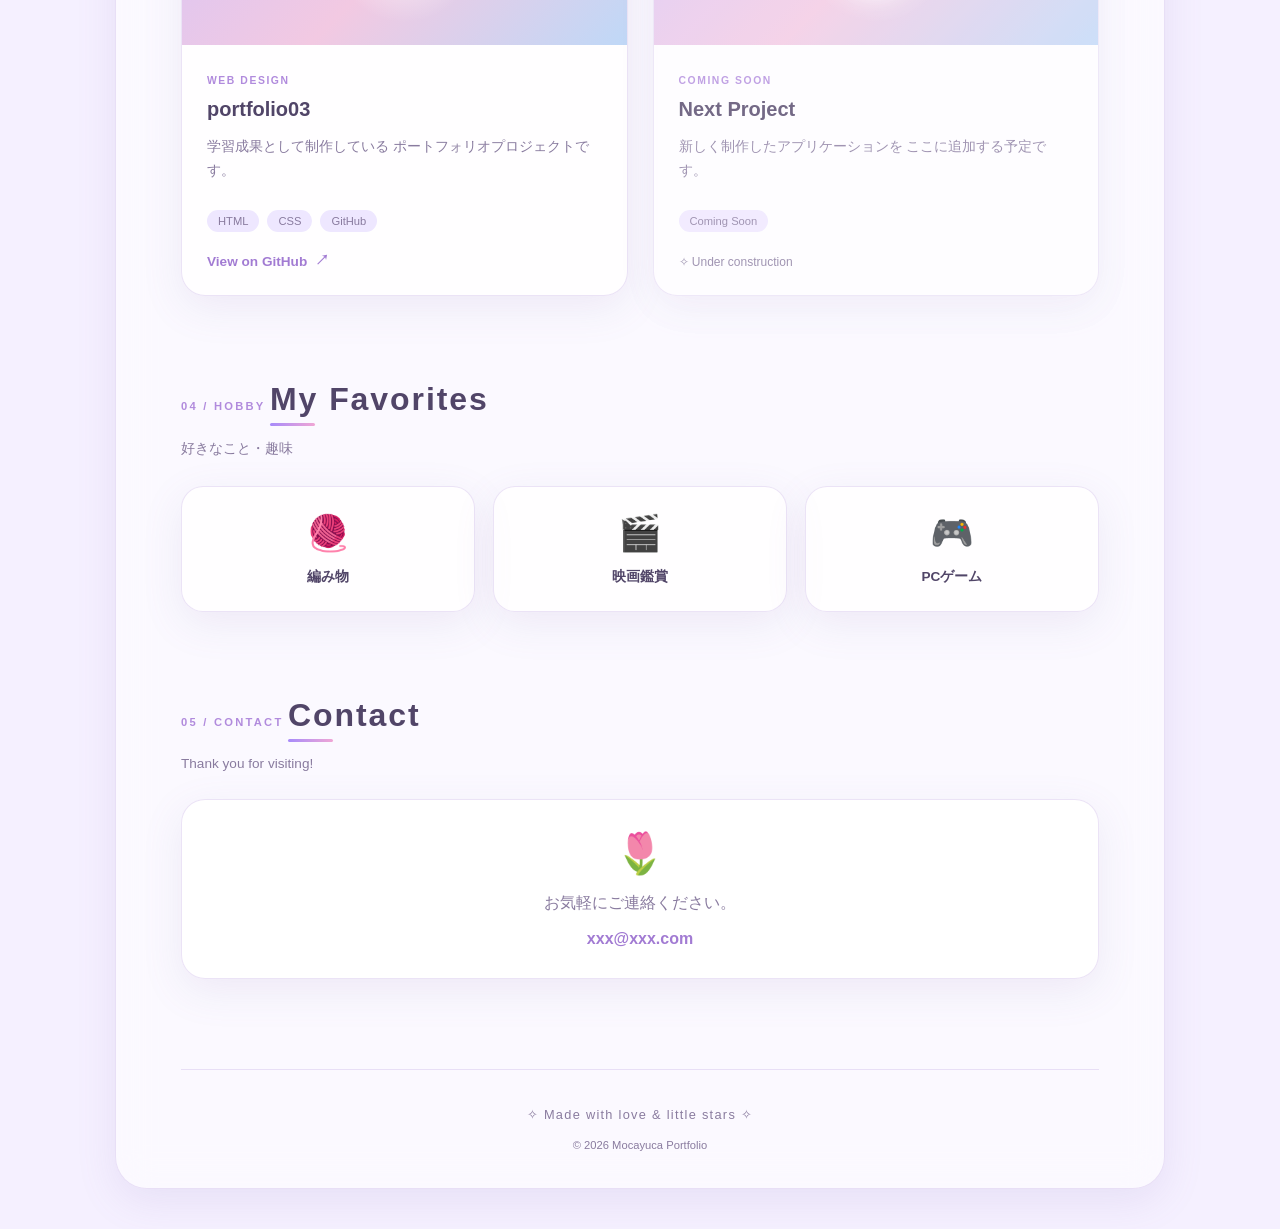
==== commit 583570c2: "feat: HTML,CSS,JavaScriptの変更" ====
--- a/index.html
+++ b/index.html
@@ -1,78 +1,231 @@
+
 <!DOCTYPE html>
 <html lang="ja">
-
 <head>
-	<meta charset="UTF-8">
-	<meta name="viewport" content="width=device-width, initial-scale=1.0">
-	<link rel="stylesheet" href="css/style.css">
-	<script src="js/main.js" defer></script>
-	<title>ポートフォリオ公開サイト</title>
+    <meta charset="UTF-8">
+    <meta name="viewport" content="width=device-width, initial-scale=1.0">
+
+    <meta name="description" content="Mocayucaのポートフォリオサイトです。学習した技術や制作した作品を紹介しています。">
+
+    <title>Mocayuca | Portfolio</title>
+
+    <link rel="stylesheet" href="css/style.css">
+    <script src="js/main.js" defer></script>
 </head>
 
 <body>
-	<h1>About Me</h1>
-	<h2 class="reveal">Introduce</h2>
-	<p>
-		エンジニアを目指して職業訓練校で勉強中です✍<br>
-		現在4か月目で、Java、SQL（MySQL）、Webアプリケーション(HTML、CSS、JavaScript、JSPサーブレット)、
-		Git、GitHubの使い方を学びました。<br>
-		このページでは学んだことを生かして作成したポートフォリオを公開しています。
-	</p>
-	<h2 class="reveal">Skills</h2>
-		<p>
-			Java、SQL（MySQL）、Webアプリケーション(HTML、CSS、JavaScript、JSPサーブレット)、Git、GitHub<br>
-		</p>
-
-	<h2 class="reveal">Portfolio</h2>
-	<div class="portfolio-grid">
-	    <!-- 作品1：portfolio03 -->
-	    <article class="portfolio-card reveal">
-	        <div class="portfolio-image">
-	            <span>PROJECT 01</span>
-	        </div>
-	        <div class="portfolio-content">
-	            <h3>portfolio03</h3>
-	            <p class="portfolio-description">
-	                学習成果として制作している
-	                ポートフォリオプロジェクトです。
-	            </p>
-	            <div class="portfolio-tags">
-	                <span>GitHub</span>
-	                <span>Portfolio</span>
-	            </div>
-	            <a class="portfolio-link"
-	               href="https://github.com/mocayuca/portfolio03"
-	               target="_blank"
-	               rel="noopener noreferrer">
-	                GitHubで見る →
-	            </a>
-	        </div>
-	    </article>
-
-	    <!-- 作品2：今後追加予定 -->
-	    <article class="portfolio-card reveal">
-	        <div class="portfolio-image portfolio-image-next">
-	            <span>COMING SOON</span>
-	        </div>
-	        <div class="portfolio-content">
-	            <h3>次の制作物</h3>
-	            <p class="portfolio-description">
-	                新しく制作したアプリケーションを
-	                ここに追加する予定です。
-	            </p>
-	            <div class="portfolio-tags">
-	                <span>Coming Soon</span>
-	            </div>
-	        </div>
-	    </article>
-	</div>
-	
-	<h2 class="reveal">Adress</h2>
-		<p>🌷🌻🌼🥀🌺@xxx.com</p>
-	
-	<button id="themeToggle" class="theme-toggle" type="button" aria-pressed="false">
-		🌙 ダークモード
-	</button>
+
+    <div class="page-shell">
+
+        <!-- ヘッダー -->
+        <header class="site-header">
+            <a href="#" class="logo">✧ Mocayuca</a>
+
+            <button
+                id="themeToggle"
+                class="theme-toggle"
+                type="button"
+                aria-pressed="false"
+            >
+                🌙 Dark Mode
+            </button>
+        </header>
+
+        <main>
+
+            <!-- メインビジュアル -->
+            <section class="hero">
+                <p class="hero-label">WELCOME TO MY PORTFOLIO</p>
+
+                <h1>Mocayuca</h1>
+
+                <p class="hero-description">
+                    Creating little things with code<br>
+                    under the dreamy galaxy.
+                </p>
+
+                <a href="#portfolio" class="hero-button">
+                    View My Works <span>↓</span>
+                </a>
+
+                <div class="hero-decoration">✦</div>
+            </section>
+
+            <!-- 自己紹介 -->
+            <section class="section reveal" id="about">
+                <div class="section-heading">
+                    <span class="section-number">01 / ABOUT</span>
+                    <h2>Introduce</h2>
+                    <p>はじめまして。私について紹介します。</p>
+                </div>
+
+                <div class="glass-card profile-card">
+                    <div class="profile-icon">🌷</div>
+
+                    <div class="profile-text">
+                        <h3>Nice to meet you!</h3>
+
+                        <p>
+                            エンジニアを目指して職業訓練校で勉強中です。
+                            現在4か月目で、Java、SQL（MySQL）、
+                            Webアプリケーション（HTML、CSS、JavaScript、JSP・Servlet）、
+                            Git、GitHubの使い方を学びました。
+                        </p>
+
+                        <p>
+                            このページでは、学んだことを生かして
+                            作成したポートフォリオを公開しています。
+                        </p>
+                    </div>
+                </div>
+            </section>
+
+            <!-- スキル -->
+            <section class="section reveal" id="skills">
+                <div class="section-heading">
+                    <span class="section-number">02 / SKILLS</span>
+                    <h2>My Skills</h2>
+                    <p>学習してきた技術</p>
+                </div>
+
+                <div class="skill-list">
+                    <span class="skill-tag">☕ Java</span>
+                    <span class="skill-tag">✧ SQL(MySQL)</span>
+                    <span class="skill-tag">🌐 HTML</span>
+                    <span class="skill-tag">🎨 CSS</span>
+                    <span class="skill-tag">✨ JavaScript</span>
+                    <span class="skill-tag">☁️ JSP / Servlet</span>
+                    <span class="skill-tag">🌱 Git</span>
+                    <span class="skill-tag">💻 GitHub</span>
+                </div>
+            </section>
+
+            <!-- 作品 -->
+            <section class="section reveal" id="portfolio">
+                <div class="section-heading">
+                    <span class="section-number">03 / PORTFOLIO</span>
+                    <h2>My Works</h2>
+                    <p>これまでに制作した作品</p>
+                </div>
+
+                <div class="portfolio-grid">
+
+                    <!-- 作品1 -->
+                    <article class="portfolio-card">
+                        <div class="portfolio-image">
+                            <span class="project-number">PROJECT 01</span>
+                            <span class="project-symbol">✧</span>
+                        </div>
+
+                        <div class="portfolio-content">
+                            <span class="project-category">WEB DESIGN</span>
+
+                            <h3>portfolio03</h3>
+
+                            <p class="portfolio-description">
+                                学習成果として制作している
+                                ポートフォリオプロジェクトです。
+                            </p>
+
+                            <div class="portfolio-tags">
+                                <span>HTML</span>
+                                <span>CSS</span>
+                                <span>GitHub</span>
+                            </div>
+
+                            <a
+                                class="portfolio-link"
+                                href="https://github.com/mocayuca/portfolio03"
+                                target="_blank"
+                                rel="noopener noreferrer"
+                            >
+                                View on GitHub <span>↗</span>
+                            </a>
+                        </div>
+                    </article>
+
+                    <!-- 作品2 -->
+                    <article class="portfolio-card coming-card">
+                        <div class="portfolio-image">
+                            <span class="project-number">PROJECT 02</span>
+                            <span class="project-symbol">🌙</span>
+                        </div>
+
+                        <div class="portfolio-content">
+                            <span class="project-category">COMING SOON</span>
+
+                            <h3>Next Project</h3>
+
+                            <p class="portfolio-description">
+                                新しく制作したアプリケーションを
+                                ここに追加する予定です。
+                            </p>
+
+                            <div class="portfolio-tags">
+                                <span>Coming Soon</span>
+                            </div>
+
+                            <span class="coming-text">
+                                ✧ Under construction
+                            </span>
+                        </div>
+                    </article>
+
+                </div>
+            </section>
+
+            <!-- 趣味 -->
+            <section class="section reveal" id="hobby">
+                <div class="section-heading">
+                    <span class="section-number">04 / HOBBY</span>
+                    <h2>My Favorites</h2>
+                    <p>好きなこと・趣味</p>
+                </div>
+
+                <div class="hobby-grid">
+                    <div class="hobby-card">
+                        <span>🧶</span>
+                        <p>編み物</p>
+                    </div>
+
+                    <div class="hobby-card">
+                        <span>🎬</span>
+                        <p>映画鑑賞</p>
+                    </div>
+
+                    <div class="hobby-card">
+                        <span>🎮</span>
+                        <p>PCゲーム</p>
+                    </div>
+                </div>
+            </section>
+
+            <!-- 連絡先 -->
+            <section class="section reveal" id="contact">
+                <div class="section-heading">
+                    <span class="section-number">05 / CONTACT</span>
+                    <h2>Contact</h2>
+                    <p>Thank you for visiting!</p>
+                </div>
+
+                <div class="glass-card contact-card">
+                    <span class="contact-flower">🌷</span>
+                    <p>お気軽にご連絡ください。</p>
+                    <a href="mailto:xxx@xxx.com">
+                        xxx@xxx.com
+                    </a>
+                </div>
+            </section>
+
+        </main>
+
+        <!-- フッター -->
+        <footer class="site-footer">
+            <p>✧ Made with love & little stars ✧</p>
+            <small>© 2026 Mocayuca Portfolio</small>
+        </footer>
+
+    </div>
+
 </body>
-
-</html>+</html>
--- a/css/style.css
+++ b/css/style.css
@@ -1,412 +1,853 @@
-/* 余白や枠線を含めて、要素のサイズを計算する */
-* {
-    box-sizing: border-box;
-}
-
-/* ページ全体の背景 */
-html {
-    min-height: 100%;
-    background-color: #f3f6fb;
-}
-
-/* コンテンツを中央に配置する */
-body {
-    max-width: 960px;
-    margin: 0 auto;
-    padding: 56px 24px 80px;
-    font-family: "Segoe UI", "Hiragino Kaku Gothic ProN",
-        "Yu Gothic", Meiryo, sans-serif;
-    color: #334155;
-    line-height: 1.8;
-    overflow-wrap: anywhere;
-}
-
-/* サイトのタイトル */
-h1 {
-    margin: 0 0 44px;
-    padding: 40px 36px;
-    border-radius: 20px;
-    background: linear-gradient(120deg, #17365b, #2563a6);
-    box-shadow: 0 12px 30px rgba(23, 54, 91, 0.16);
-    color: #ffffff;
-    font-size: clamp(1.5rem, 3.5vw, 2.1rem);
-    line-height: 1.5;
-    letter-spacing: 0.03em;
-}
-
-/* タイトルの上に添える小さなラベル */
-h1::before {
-    content: "PORTFOLIO";
-    display: block;
-    margin-bottom: 12px;
-    color: #bfdbfe;
-    font-size: 0.75rem;
-    font-weight: 600;
-    letter-spacing: 0.2em;
-}
-
-/* 「自己紹介」「ポートフォリオ」の見出し */
-h2 {
-    margin: 36px 0 16px;
-    padding-left: 14px;
-    border-left: 4px solid #2563a6;
-    color: #17365b;
-    font-size: 1.25rem;
-    line-height: 1.5;
-}
-
-/* 本文を白いカードとして表示する */
-p {
-    margin: 0;
-    padding: 24px 28px;
-    border: 1px solid #e2e8f0;
-    border-radius: 14px;
-    background-color: #ffffff;
-    box-shadow: 0 4px 16px rgba(15, 23, 42, 0.04);
-    line-height: 2;
-}
-
-/* 作品紹介用のカード */
-.portfolio-card {
-    padding: 28px;
-    border-top: 3px solid #2563a6;
-    color: #17365b;
-    font-size: 1.15rem;
-    font-weight: 700;
-}
-
-/* 作品名の上に添える小さなラベル */
-.portfolio-card::before {
-    content: "PROJECT";
-    display: block;
-    margin-bottom: 8px;
-    color: #64748b;
-    font-size: 0.7rem;
-    font-weight: 600;
-    letter-spacing: 0.15em;
-}
-
-/* リンクを追加した場合の見た目 */
-a {
-    color: #1d5c9f;
-    text-decoration-thickness: 1px;
-    text-underline-offset: 4px;
-}
-
-a:hover {
-    color: #123b68;
-    text-decoration-thickness: 2px;
-}
-
-a:focus-visible {
-    outline: 3px solid #2563a6;
-    outline-offset: 5px;
-}
-
-/* スマートフォンなど、画面が狭い場合 */
-@media (max-width: 600px) {
-    body {
-        padding: 28px 16px 48px;
-    }
-
-    h1 {
-        margin-bottom: 32px;
-        padding: 28px 20px;
-        border-radius: 16px;
-    }
-
-    h2 {
-        margin-top: 28px;
-        font-size: 1.1rem;
-    }
-
-    p,
-    .portfolio-card {
-        padding: 20px;
-    }
-}
-
-
-/* =========================================================
-   JavaScript と組み合わせた演出
-   ========================================================= */
-
-/* ダークモードの切り替えボタン */
-.theme-toggle {
-    display: block;
-    margin: 0 0 18px auto;
-    padding: 10px 18px;
-    border: 1px solid #cbd5e1;
-    border-radius: 999px;
-    background: #ffffff;
-    color: #17365b;
-    font: inherit;
-    font-size: 0.9rem;
-    font-weight: 700;
-    cursor: pointer;
-    transition: background-color 0.2s, transform 0.2s;
-}
-
-.theme-toggle:hover {
-    background-color: #e8f1ff;
-    transform: translateY(-2px);
-}
-
-.theme-toggle:focus-visible {
-    outline: 3px solid #2563a6;
-    outline-offset: 3px;
-}
-
-/* タイトル上をマウスが動くと光の位置が変わる */
-h1 {
-    background:
-        radial-gradient(circle at var(--mouse-x, 50%) var(--mouse-y, 50%),
-            rgba(147, 197, 253, 0.5), transparent 42%),
-        linear-gradient(120deg, #17365b, #2563a6);
-}
-
-/* 画面内に入ると、ふわっと表示する */
-.js-enabled .reveal {
-    opacity: 0;
-    transform: translateY(22px);
-    transition: opacity 0.7s ease, transform 0.7s ease;
-}
-
-.js-enabled .reveal.is-visible {
-    opacity: 1;
-    transform: translateY(0);
-}
-
-/* 作品カードはマウスを乗せると少し浮く */
-.portfolio-card {
-    transition: box-shadow 0.25s ease, transform 0.25s ease,
-        opacity 0.7s ease;
-}
-
-.portfolio-card.is-visible:hover {
-    transform: translateY(-5px);
-    box-shadow: 0 12px 32px rgba(23, 54, 91, 0.16);
-}
-
-/* ダークモード */
-html.dark {
-    background-color: #0b1220;
-}
-
-.dark body {
-    color: #cbd5e1;
-}
-
-.dark h2 {
-    color: #bfdbfe;
-    border-left-color: #60a5fa;
-}
-
-.dark p {
-    background-color: #182337;
-    color: #e2e8f0;
-    border-color: #334155;
-    box-shadow: 0 5px 18px rgba(0, 0, 0, 0.2);
-}
-
-.dark .portfolio-card {
-    border-top-color: #60a5fa;
-}
-
-.dark .portfolio-card::before {
-    color: #94a3b8;
-}
-
-.dark .theme-toggle {
-    color: #e2e8f0;
-    background-color: #1e293b;
-    border-color: #475569;
-}
-
-.dark .theme-toggle:hover {
-    background-color: #334155;
-}
-
-.dark a {
-    color: #93c5fd;
-}
-
-/* アニメーションを控えたい設定の人には、動かさず表示する */
-@media (prefers-reduced-motion: reduce) {
-    .js-enabled .reveal {
-        opacity: 1;
-        transform: none;
-        transition: none;
-    }
-
-    .theme-toggle,
-    .portfolio-card {
-        transition: none;
-    }
-
-    .theme-toggle:hover,
-    .portfolio-card.is-visible:hover {
-        transform: none;
-    }
-}
-
-
-/* ==========================================
-   ポートフォリオ一覧
-   ========================================== */
-
-/* カードを横並びにする */
-.portfolio-grid {
-    display: grid;
-    grid-template-columns: repeat(2, minmax(0, 1fr));
-    gap: 24px;
-}
-
-/* カード全体 */
-.portfolio-grid .portfolio-card {
-    padding: 0;
-    overflow: hidden;
-    background: #ffffff;
-    border: 1px solid #e2e8f0;
-    border-radius: 16px;
-    box-shadow: 0 4px 16px rgba(15, 23, 42, 0.06);
-    color: #334155;
-    font-size: 1rem;
-    font-weight: normal;
-    transition:
-        transform 0.25s ease,
-        box-shadow 0.25s ease,
-        opacity 0.7s ease;
-}
-
-/* 既存の擬似要素によるPROJECT表示を無効化 */
-.portfolio-grid .portfolio-card::before {
-    content: none;
-}
-
-/* カードのホバー演出 */
-.portfolio-grid .portfolio-card:hover {
-    transform: translateY(-5px);
-    box-shadow: 0 12px 32px rgba(23, 54, 91, 0.15);
-}
-
-/* カード上部の画像領域 */
-.portfolio-image {
-    display: flex;
-    align-items: center;
-    justify-content: center;
-    height: 150px;
-    background: linear-gradient(135deg, #17365b, #3b82f6);
-    color: white;
-    font-size: 0.9rem;
-    font-weight: 700;
-    letter-spacing: 0.15em;
-}
-
-/* 制作予定カード */
-.portfolio-image-next {
-    background: linear-gradient(135deg, #64748b, #94a3b8);
-}
-
-/* カード本文 */
-.portfolio-content {
-    padding: 24px;
-}
-
-.portfolio-content h3 {
-    margin: 0 0 12px;
-    color: #17365b;
-    font-size: 1.2rem;
-}
-
-/* 作品の説明文 */
-.portfolio-grid .portfolio-description {
-    margin: 0 0 18px;
-    padding: 0;
-    border: none;
-    border-radius: 0;
-    background: transparent;
-    box-shadow: none;
-    color: #64748b;
-    font-size: 0.9rem;
-    font-weight: normal;
-    line-height: 1.8;
-}
-
-/* 使用技術タグ */
-.portfolio-tags {
-    display: flex;
-    flex-wrap: wrap;
-    gap: 8px;
-    margin-bottom: 20px;
-}
-
-.portfolio-tags span {
-    padding: 4px 12px;
-    border-radius: 6px;
-    background: #eff6ff;
-    color: #1d5c9f;
-    font-size: 0.75rem;
-    font-weight: 600;
-}
-
-/* GitHubへのリンク */
-.portfolio-link {
-    display: inline-block;
-    font-size: 0.9rem;
-    font-weight: 700;
-}
-
-/* ==========================================
-   ダークモード対応
-   ========================================== */
-
-.dark .portfolio-grid .portfolio-card {
-    background: #182337;
-    border-color: #334155;
-    color: #e2e8f0;
-}
-
-.dark .portfolio-content h3 {
-    color: #bfdbfe;
-}
-
-.dark .portfolio-grid .portfolio-description {
-    background: transparent;
-    color: #cbd5e1;
-    box-shadow: none;
-}
-
-.dark .portfolio-tags span {
-    background: #1e3a5f;
-    color: #bfdbfe;
-}
-
-/* ==========================================
-   レスポンシブ対応
-   ========================================== */
-
-@media (max-width: 600px) {
-    .portfolio-grid {
-        grid-template-columns: 1fr;
-    }
-
-    .portfolio-image {
-        height: 130px;
-    }
-
-    .portfolio-content {
-        padding: 20px;
-    }
-}
-
-/* アニメーション軽減設定 */
-@media (prefers-reduced-motion: reduce) {
-    .portfolio-grid .portfolio-card {
-        transition: none;
-    }
-
-    .portfolio-grid .portfolio-card:hover {
-        transform: none;
-    }
+/* =========================================
+   DREAMY GALAXY
+   Mocayuca Portfolio
+========================================= */
+
+/* ---------- カラーテーマ ---------- */
+
+:root {
+	color-scheme: light;
+
+	--bg: #f5f0ff;
+	--bg-secondary: #eee7ff;
+
+	--surface: rgba(255, 255, 255, 0.62);
+	--surface-strong: rgba(255, 255, 255, 0.82);
+
+	--text: #514568;
+	--text-light: #897b9f;
+
+	--purple: #a78bfa;
+	--pink: #f0a6d5;
+	--blue: #a5c9f5;
+
+	--border: rgba(174, 145, 220, 0.25);
+
+	--shadow:
+		0 12px 40px rgba(133, 104, 179, 0.12);
+}
+
+html.dark {
+	color-scheme: dark;
+
+	--bg: #171329;
+	--bg-secondary: #211a3a;
+
+	--surface: rgba(45, 35, 70, 0.65);
+	--surface-strong: rgba(51, 40, 78, 0.88);
+
+	--text: #eee7ff;
+	--text-light: #b9a9d4;
+
+	--purple: #c4a5ff;
+	--pink: #f4a9dc;
+	--blue: #a5c9ff;
+
+	--border: rgba(196, 165, 255, 0.2);
+
+	--shadow:
+		0 12px 40px rgba(0, 0, 0, 0.25);
+}
+
+/* ---------- 基本設定 ---------- */
+
+* {
+	box-sizing: border-box;
+}
+
+html {
+	min-height: 100%;
+	scroll-behavior: smooth;
+	scroll-padding-top: 30px;
+}
+
+body {
+	min-height: 100vh;
+	margin: 0;
+	padding: 40px 20px;
+
+	font-family:
+		"Noto Sans JP",
+		"Yu Gothic",
+		"Meiryo",
+		sans-serif;
+
+	color: var(--text);
+
+	background:
+		radial-gradient(ellipse at 10% 10%,
+			rgba(240, 166, 213, 0.3),
+			transparent 40%),
+		radial-gradient(ellipse at 90% 30%,
+			rgba(165, 201, 245, 0.35),
+			transparent 40%),
+		radial-gradient(ellipse at 50% 90%,
+			rgba(196, 181, 253, 0.35),
+			transparent 45%),
+		var(--bg);
+
+	background-attachment: fixed;
+
+	transition:
+		background-color 0.4s ease,
+		color 0.4s ease;
+
+	overflow-x: hidden;
+}
+
+/* ---------- 星空 ---------- */
+
+body::before {
+	content: "";
+	position: fixed;
+	inset: 0;
+	z-index: 0;
+	pointer-events: none;
+
+	background-image:
+		radial-gradient(2px 2px at 20px 30px,
+			rgba(255, 255, 255, 0.95) 98%,
+			transparent),
+		radial-gradient(2px 2px at 100px 120px,
+			rgba(192, 132, 252, 0.75) 98%,
+			transparent),
+		radial-gradient(1px 1px at 180px 70px,
+			rgba(255, 255, 255, 0.9) 98%,
+			transparent),
+		radial-gradient(2px 2px at 250px 180px,
+			rgba(244, 169, 220, 0.8) 98%,
+			transparent),
+		radial-gradient(1px 1px at 320px 40px,
+			rgba(165, 201, 255, 0.9) 98%,
+			transparent);
+
+	background-size: 350px 250px;
+	opacity: 0.7;
+
+	animation: twinkle 5s ease-in-out infinite alternate;
+}
+
+body::after {
+	content: "";
+	position: fixed;
+	top: 15%;
+	left: 85%;
+	z-index: 0;
+
+	width: 120px;
+	height: 2px;
+
+	pointer-events: none;
+
+	background: linear-gradient(90deg,
+			transparent,
+			#ffffff,
+			#d8b4fe,
+			transparent);
+
+	box-shadow: 0 0 15px #c084fc;
+
+	opacity: 0;
+
+	transform: rotate(-35deg);
+
+	animation: shooting-star 9s ease-in-out infinite;
+}
+
+@keyframes twinkle {
+	from {
+		opacity: 0.3;
+	}
+
+	to {
+		opacity: 0.9;
+	}
+}
+
+@keyframes shooting-star {
+
+	0%,
+	72% {
+		opacity: 0;
+		transform: translate(0, 0) rotate(-35deg);
+	}
+
+	76% {
+		opacity: 1;
+	}
+
+	88% {
+		opacity: 0;
+		transform: translate(-450px, 300px) rotate(-35deg);
+	}
+
+	100% {
+		opacity: 0;
+	}
+}
+
+/* ---------- メインコンテナ ---------- */
+
+.page-shell {
+	position: relative;
+	z-index: 1;
+
+	max-width: 1050px;
+	margin: 0 auto;
+	padding: 35px 65px;
+
+	border: 1px solid var(--border);
+	border-radius: 32px;
+
+	background: var(--surface);
+
+	backdrop-filter: blur(18px);
+	-webkit-backdrop-filter: blur(18px);
+
+	box-shadow: var(--shadow);
+}
+
+/* ---------- ヘッダー ---------- */
+
+.site-header {
+	display: flex;
+	justify-content: space-between;
+	align-items: center;
+
+	padding-bottom: 25px;
+
+	border-bottom: 1px solid var(--border);
+}
+
+.logo {
+	color: var(--text);
+	font-size: 1.15rem;
+	font-weight: 700;
+	letter-spacing: 0.08em;
+	text-decoration: none;
+}
+
+.theme-toggle {
+	padding: 10px 17px;
+
+	border: 1px solid var(--border);
+	border-radius: 30px;
+
+	color: var(--text);
+	background: var(--surface-strong);
+
+	font-size: 0.8rem;
+	cursor: pointer;
+
+	transition: 0.3s;
+}
+
+.theme-toggle:hover {
+	transform: translateY(-3px);
+	box-shadow: var(--shadow);
+}
+
+/* ---------- ヒーロー ---------- */
+
+.hero {
+	position: relative;
+	min-height: 430px;
+
+	display: flex;
+	flex-direction: column;
+	align-items: center;
+	justify-content: center;
+
+	text-align: center;
+	overflow: hidden;
+}
+
+.hero-label {
+	margin-bottom: 12px;
+
+	color: var(--text-light);
+
+	font-size: 0.75rem;
+	font-weight: 700;
+	letter-spacing: 0.25em;
+}
+
+.hero h1 {
+	margin: 0;
+
+	font-size: clamp(3.5rem, 9vw, 6rem);
+	font-weight: 800;
+	letter-spacing: 0.1em;
+
+	color: transparent;
+
+	background: linear-gradient(120deg,
+			#a78bfa,
+			#f0a6d5,
+			#91bdf5);
+
+	background-clip: text;
+	-webkit-background-clip: text;
+
+	filter:
+		drop-shadow(0 5px 15px rgba(167, 139, 250, 0.25));
+}
+
+.hero-description {
+	margin: 20px 0 30px;
+
+	color: var(--text-light);
+
+	line-height: 2;
+	letter-spacing: 0.08em;
+	font-size: 0.9rem;
+}
+
+.hero-button {
+	display: inline-flex;
+	align-items: center;
+	gap: 15px;
+
+	padding: 13px 28px;
+
+	border: 1px solid rgba(255, 255, 255, 0.5);
+	border-radius: 40px;
+
+	color: #fff;
+	background: linear-gradient(110deg,
+			#b69af5,
+			#e9a9d5,
+			#a4c6f4);
+
+	font-size: 0.85rem;
+	font-weight: 700;
+	text-decoration: none;
+
+	box-shadow: 0 8px 25px rgba(167, 139, 250, 0.25);
+
+	transition: 0.3s;
+}
+
+.hero-button:hover {
+	transform: translateY(-4px);
+	box-shadow: 0 12px 30px rgba(167, 139, 250, 0.4);
+}
+
+.hero-decoration {
+	position: absolute;
+	top: 20%;
+	right: 12%;
+
+	color: var(--pink);
+	font-size: 3rem;
+
+	animation: float 4s ease-in-out infinite;
+}
+
+@keyframes float {
+
+	0%,
+	100% {
+		transform: translateY(0);
+	}
+
+	50% {
+		transform: translateY(-12px);
+	}
+}
+
+/* ---------- セクション ---------- */
+
+.section {
+	margin-top: 75px;
+}
+
+.section-heading {
+	margin-bottom: 28px;
+}
+
+.section-number {
+	color: #b18bdd;
+
+	font-size: 0.7rem;
+	font-weight: 700;
+	letter-spacing: 0.2em;
+}
+
+.section-heading h2 {
+	position: relative;
+
+	display: inline-block;
+
+	margin: 10px 0;
+
+	color: var(--text);
+
+	font-size: 2rem;
+	font-weight: 700;
+	letter-spacing: 0.06em;
+}
+
+.section-heading h2::after {
+	content: "";
+	position: absolute;
+
+	left: 0;
+	bottom: -8px;
+
+	width: 45px;
+	height: 3px;
+
+	border-radius: 10px;
+
+	background: linear-gradient(90deg,
+			var(--purple),
+			var(--pink));
+}
+
+.section-heading>p {
+	margin-top: 12px;
+
+	color: var(--text-light);
+	font-size: 0.85rem;
+}
+
+/* ---------- ガラスカード ---------- */
+
+.glass-card {
+	padding: 30px;
+
+	border: 1px solid var(--border);
+	border-radius: 24px;
+
+	background: var(--surface-strong);
+
+	box-shadow: var(--shadow);
+
+	backdrop-filter: blur(12px);
+	-webkit-backdrop-filter: blur(12px);
+}
+
+.profile-card {
+	display: flex;
+	align-items: flex-start;
+	gap: 25px;
+}
+
+.profile-icon {
+	flex-shrink: 0;
+
+	width: 65px;
+	height: 65px;
+
+	display: grid;
+	place-items: center;
+
+	border-radius: 20px;
+
+	background: linear-gradient(135deg,
+			rgba(240, 166, 213, 0.3),
+			rgba(167, 139, 250, 0.3));
+
+	font-size: 2rem;
+}
+
+.profile-text h3 {
+	margin-top: 0;
+	color: var(--text);
+}
+
+.profile-text p {
+	color: var(--text-light);
+	font-size: 0.9rem;
+	line-height: 2;
+}
+
+/* ---------- スキル ---------- */
+
+.skill-list {
+	display: flex;
+	flex-wrap: wrap;
+	gap: 13px;
+}
+
+.skill-tag {
+	padding: 12px 18px;
+
+	border: 1px solid var(--border);
+	border-radius: 30px;
+
+	color: var(--text);
+
+	background: var(--surface-strong);
+
+	font-size: 0.85rem;
+	box-shadow: 0 5px 15px rgba(133, 104, 179, 0.06);
+
+	transition: 0.3s;
+}
+
+.skill-tag:hover {
+	transform: translateY(-4px);
+	border-color: var(--purple);
+}
+
+/* ---------- ポートフォリオ ---------- */
+
+.portfolio-grid {
+	display: grid;
+
+	grid-template-columns: repeat(2, minmax(0, 1fr));
+
+	gap: 25px;
+}
+
+.portfolio-card {
+	overflow: hidden;
+
+	border: 1px solid var(--border);
+	border-radius: 24px;
+
+	background: var(--surface-strong);
+
+	box-shadow: var(--shadow);
+
+	transition:
+		transform 0.35s ease,
+		box-shadow 0.35s ease,
+		border-color 0.35s ease;
+}
+
+.portfolio-card:hover {
+	transform: translateY(-8px);
+
+	border-color: var(--purple);
+
+	box-shadow:
+		0 18px 40px rgba(167, 139, 250, 0.2);
+}
+
+.portfolio-image {
+	position: relative;
+
+	min-height: 190px;
+
+	display: flex;
+	flex-direction: column;
+	align-items: center;
+	justify-content: center;
+	gap: 15px;
+
+	overflow: hidden;
+
+	background:
+		radial-gradient(circle at 50% 50%,
+			rgba(255, 255, 255, 0.7),
+			transparent 30%),
+		linear-gradient(135deg,
+			#d7c5f6,
+			#f2c9e2,
+			#bfd8f7);
+}
+
+html.dark .portfolio-image {
+	background:
+		radial-gradient(circle at 50% 50%,
+			rgba(255, 255, 255, 0.18),
+			transparent 30%),
+		linear-gradient(135deg,
+			#514078,
+			#754c78,
+			#344c78);
+}
+
+.project-number {
+	color: #66517f;
+
+	font-size: 0.7rem;
+	font-weight: 700;
+	letter-spacing: 0.2em;
+}
+
+html.dark .project-number {
+	color: #f0dcff;
+}
+
+.project-symbol {
+	color: #fff;
+
+	font-size: 3.5rem;
+
+	text-shadow: 0 0 20px rgba(255, 255, 255, 0.9);
+}
+
+.portfolio-content {
+	padding: 25px;
+}
+
+.project-category {
+	color: #b18bdd;
+
+	font-size: 0.65rem;
+	font-weight: 700;
+	letter-spacing: 0.15em;
+}
+
+.portfolio-content h3 {
+	margin: 10px 0;
+
+	color: var(--text);
+	font-size: 1.25rem;
+}
+
+.portfolio-description {
+	min-height: 55px;
+
+	color: var(--text-light);
+
+	font-size: 0.85rem;
+	line-height: 1.8;
+}
+
+.portfolio-tags {
+	display: flex;
+	flex-wrap: wrap;
+	gap: 8px;
+
+	margin: 20px 0;
+}
+
+.portfolio-tags span {
+	padding: 5px 11px;
+
+	border-radius: 20px;
+
+	color: var(--text-light);
+	background: var(--bg-secondary);
+
+	font-size: 0.7rem;
+}
+
+.portfolio-link {
+	display: inline-flex;
+	align-items: center;
+	gap: 8px;
+
+	color: #a27bd3;
+
+	font-size: 0.85rem;
+	font-weight: 700;
+	text-decoration: none;
+
+	transition: 0.3s;
+}
+
+.portfolio-link:hover {
+	color: #df91c6;
+	gap: 13px;
+}
+
+.coming-card {
+	opacity: 0.8;
+}
+
+.coming-text {
+	color: var(--text-light);
+	font-size: 0.75rem;
+}
+
+/* ---------- 趣味 ---------- */
+
+.hobby-grid {
+	display: grid;
+	grid-template-columns: repeat(3, 1fr);
+	gap: 18px;
+}
+
+.hobby-card {
+	padding: 25px 15px;
+
+	border: 1px solid var(--border);
+	border-radius: 22px;
+
+	text-align: center;
+
+	background: var(--surface-strong);
+
+	box-shadow: var(--shadow);
+
+	transition: 0.3s;
+}
+
+.hobby-card:hover {
+	transform: translateY(-6px) rotate(-1deg);
+}
+
+.hobby-card span {
+	font-size: 2.2rem;
+}
+
+.hobby-card p {
+	margin-bottom: 0;
+
+	color: var(--text);
+	font-size: 0.85rem;
+	font-weight: 600;
+}
+
+/* ---------- お問い合わせ ---------- */
+
+.contact-card {
+	text-align: center;
+}
+
+.contact-flower {
+	font-size: 2.5rem;
+}
+
+.contact-card p {
+	color: var(--text-light);
+}
+
+.contact-card a {
+	color: #a27bd3;
+
+	font-weight: 700;
+	text-decoration: none;
+}
+
+/* ---------- フッター ---------- */
+
+.site-footer {
+	margin-top: 90px;
+	padding-top: 25px;
+
+	border-top: 1px solid var(--border);
+
+	text-align: center;
+}
+
+.site-footer p {
+	color: var(--text-light);
+	font-size: 0.8rem;
+	letter-spacing: 0.1em;
+}
+
+.site-footer small {
+	color: var(--text-light);
+	font-size: 0.7rem;
+}
+
+/* ---------- スクロール表示 ---------- */
+
+.js-enabled .reveal {
+	opacity: 0;
+	transform: translateY(25px);
+
+	transition:
+		opacity 0.8s ease,
+		transform 0.8s ease;
+}
+
+.js-enabled .reveal.is-visible {
+	opacity: 1;
+	transform: translateY(0);
+}
+
+/* ---------- レスポンシブ ---------- */
+
+@media (max-width: 700px) {
+
+	body {
+		padding: 15px 10px;
+	}
+
+	.page-shell {
+		padding: 25px 20px;
+		border-radius: 24px;
+	}
+
+	.hero {
+		min-height: 350px;
+	}
+
+	.hero h1 {
+		font-size: 3.5rem;
+	}
+
+	.hero-decoration {
+		right: 5%;
+		font-size: 2rem;
+	}
+
+	.section {
+		margin-top: 55px;
+	}
+
+	.section-heading h2 {
+		font-size: 1.7rem;
+	}
+
+	.profile-card {
+		flex-direction: column;
+	}
+
+	.portfolio-grid {
+		grid-template-columns: 1fr;
+	}
+
+	.hobby-grid {
+		gap: 10px;
+	}
+
+	.hobby-card {
+		padding: 20px 8px;
+	}
+
+	.hobby-card span {
+		font-size: 1.8rem;
+	}
+}
+
+@media (max-width: 400px) {
+
+	.site-header {
+		gap: 10px;
+	}
+
+	.logo {
+		font-size: 0.95rem;
+	}
+
+	.theme-toggle {
+		padding: 8px 12px;
+		font-size: 0.7rem;
+	}
+
+	.hero h1 {
+		font-size: 2.8rem;
+	}
+
+	.hobby-grid {
+		grid-template-columns: 1fr;
+	}
+}
+
+/* ---------- 動きを控える設定 ---------- */
+
+@media (prefers-reduced-motion: reduce) {
+
+	*,
+	*::before,
+	*::after {
+		scroll-behavior: auto !important;
+		animation-duration: 0.01ms !important;
+		animation-iteration-count: 1 !important;
+		transition-duration: 0.01ms !important;
+	}
+
+	.js-enabled .reveal {
+		opacity: 1;
+		transform: none;
+	}
 }
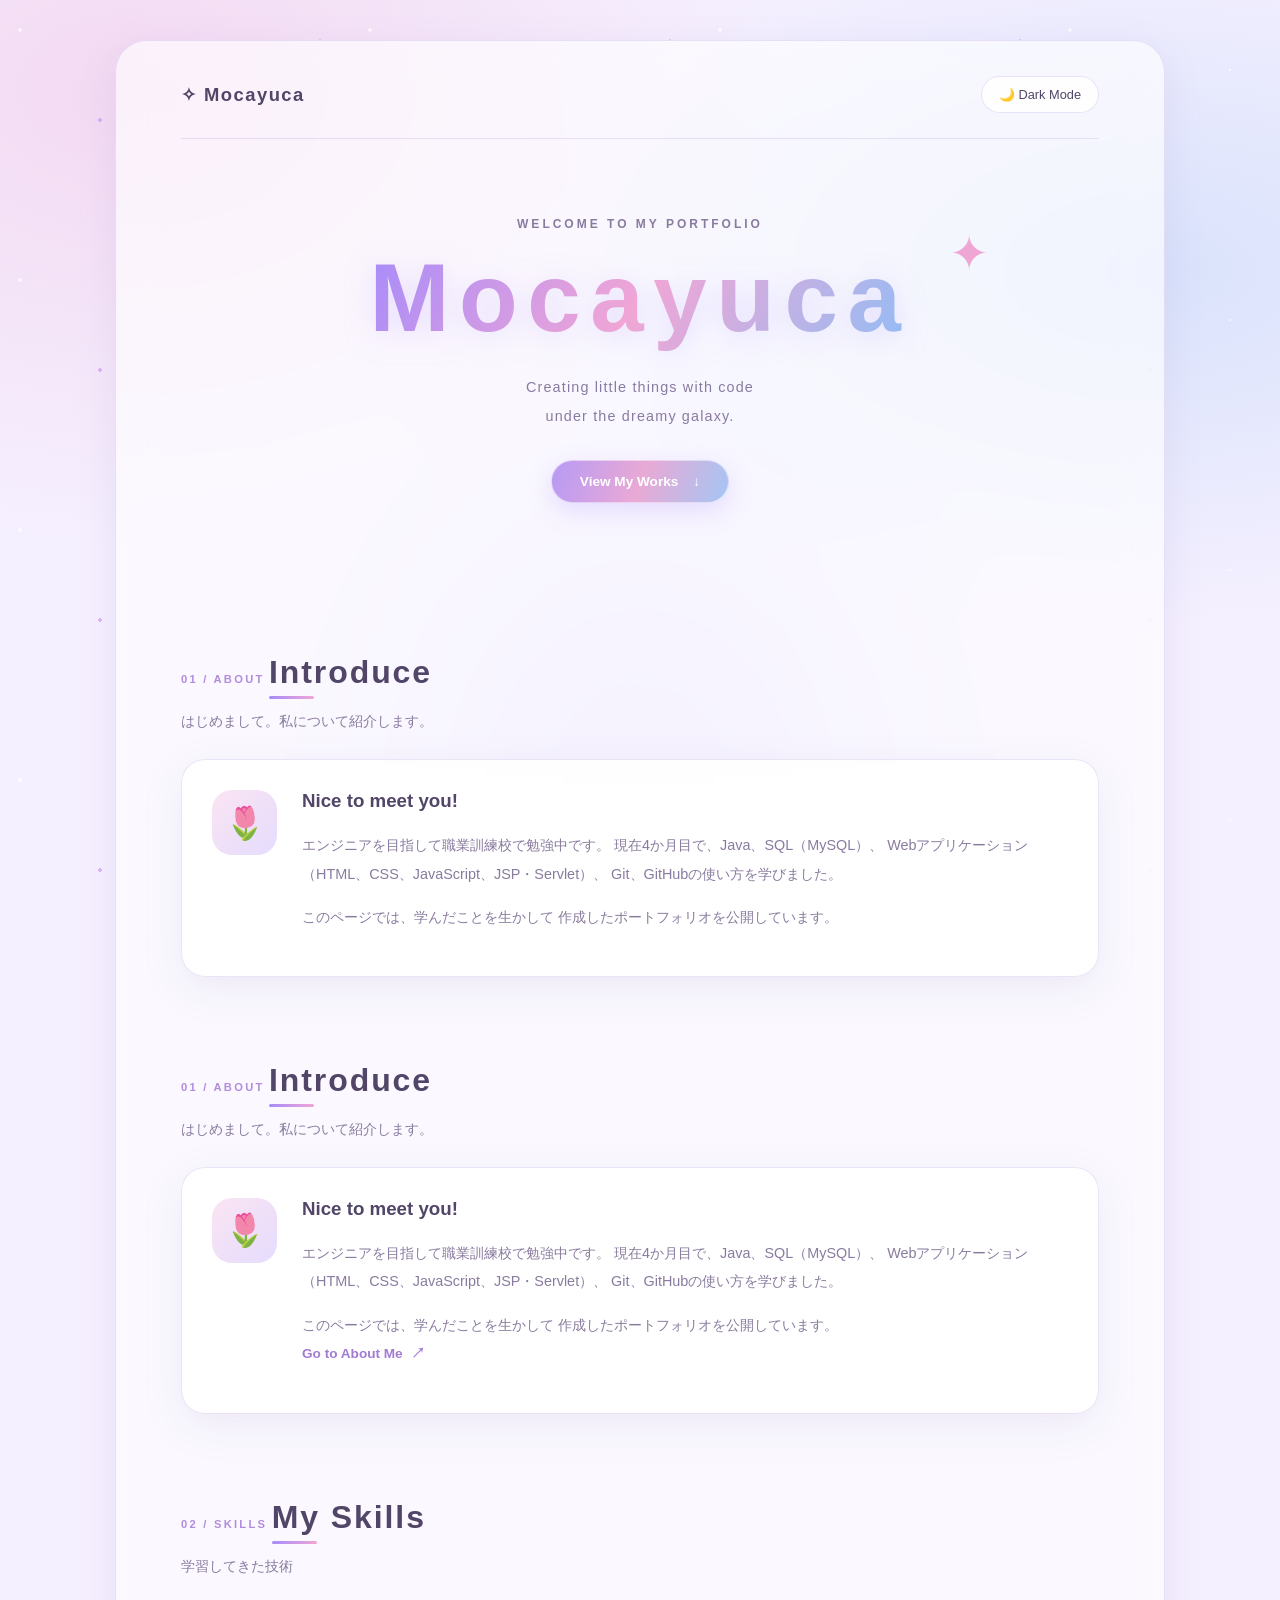
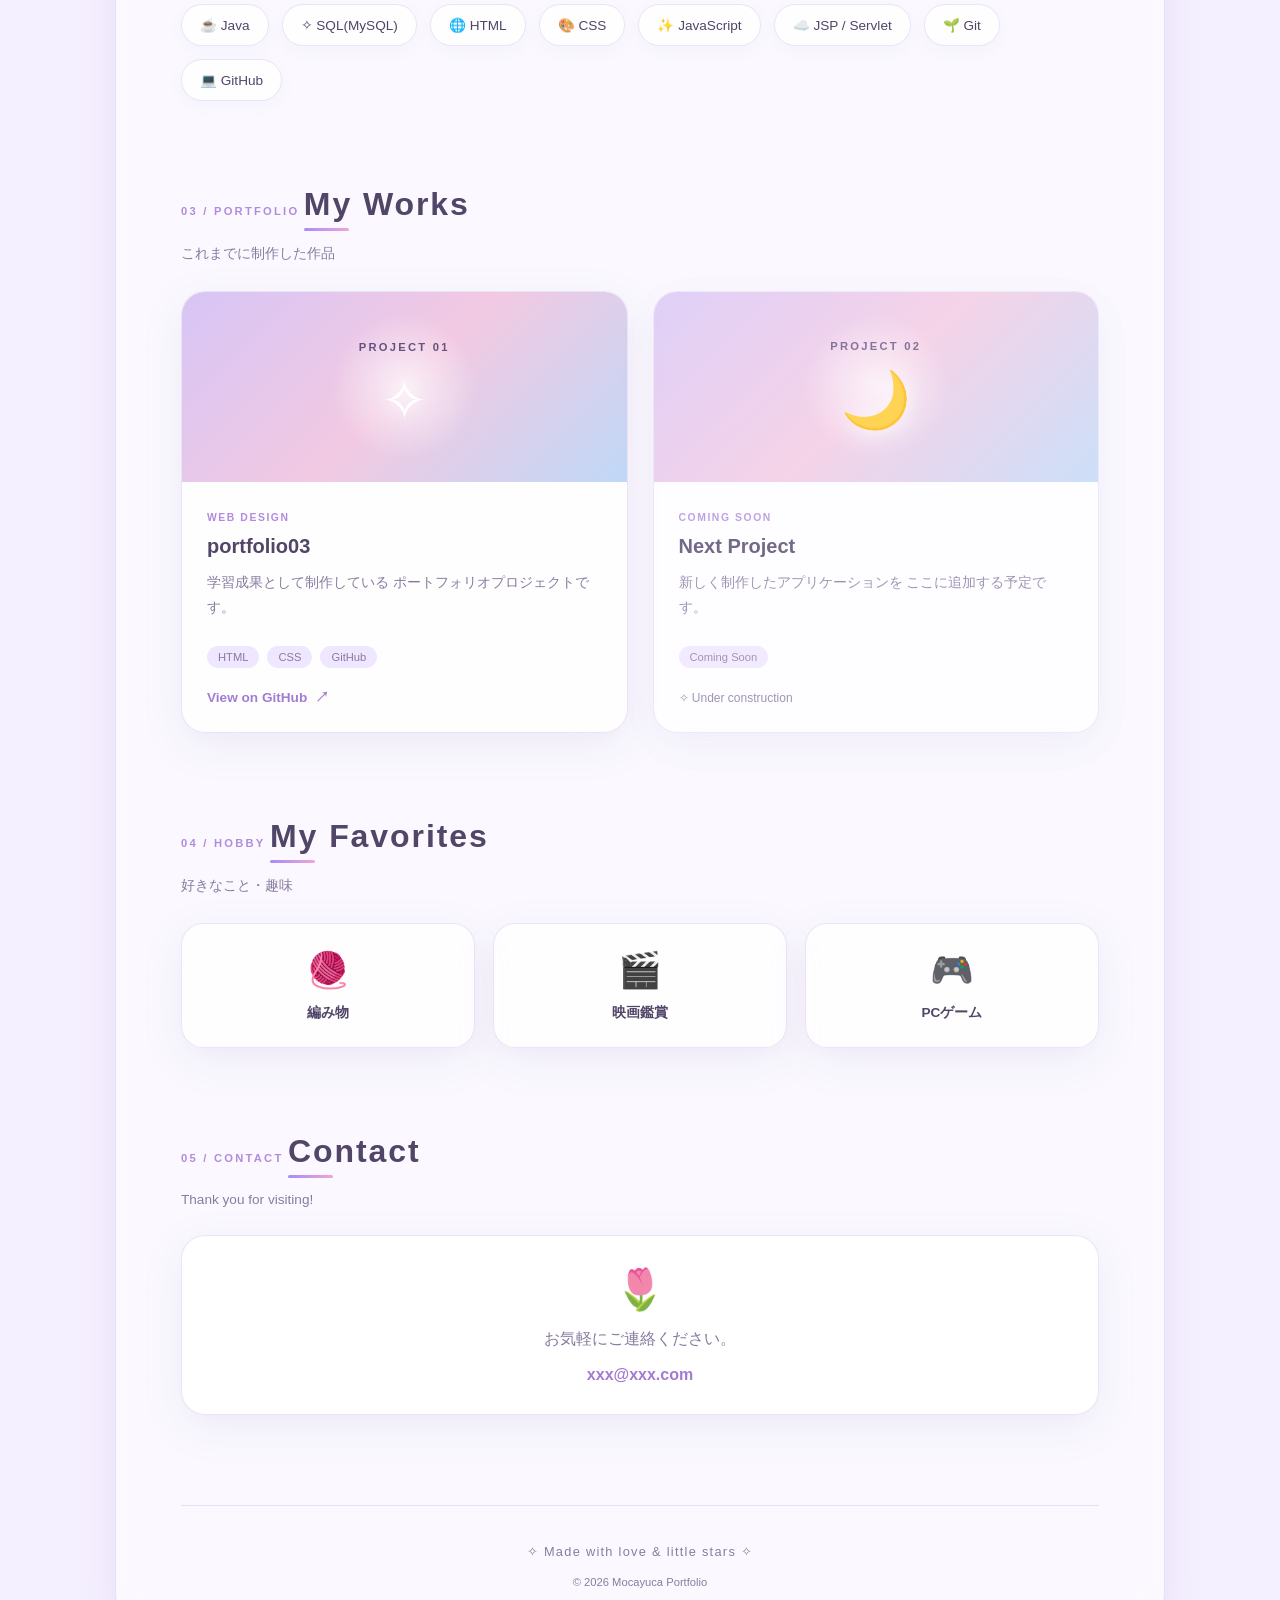
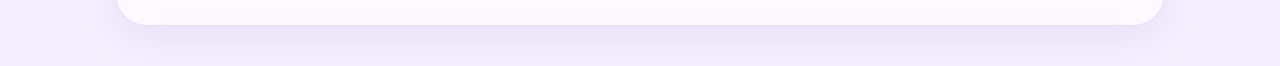
==== commit ff366df6: "feat: Add About Me page" ====
--- a/index.html
+++ b/index.html
@@ -1,231 +1,254 @@
-
-<!DOCTYPE html>
-<html lang="ja">
-<head>
-    <meta charset="UTF-8">
-    <meta name="viewport" content="width=device-width, initial-scale=1.0">
-
-    <meta name="description" content="Mocayucaのポートフォリオサイトです。学習した技術や制作した作品を紹介しています。">
-
-    <title>Mocayuca | Portfolio</title>
-
-    <link rel="stylesheet" href="css/style.css">
-    <script src="js/main.js" defer></script>
-</head>
-
-<body>
-
-    <div class="page-shell">
-
-        <!-- ヘッダー -->
-        <header class="site-header">
-            <a href="#" class="logo">✧ Mocayuca</a>
-
-            <button
-                id="themeToggle"
-                class="theme-toggle"
-                type="button"
-                aria-pressed="false"
-            >
-                🌙 Dark Mode
-            </button>
-        </header>
-
-        <main>
-
-            <!-- メインビジュアル -->
-            <section class="hero">
-                <p class="hero-label">WELCOME TO MY PORTFOLIO</p>
-
-                <h1>Mocayuca</h1>
-
-                <p class="hero-description">
-                    Creating little things with code<br>
-                    under the dreamy galaxy.
-                </p>
-
-                <a href="#portfolio" class="hero-button">
-                    View My Works <span>↓</span>
-                </a>
-
-                <div class="hero-decoration">✦</div>
-            </section>
-
-            <!-- 自己紹介 -->
-            <section class="section reveal" id="about">
-                <div class="section-heading">
-                    <span class="section-number">01 / ABOUT</span>
-                    <h2>Introduce</h2>
-                    <p>はじめまして。私について紹介します。</p>
-                </div>
-
-                <div class="glass-card profile-card">
-                    <div class="profile-icon">🌷</div>
-
-                    <div class="profile-text">
-                        <h3>Nice to meet you!</h3>
-
-                        <p>
-                            エンジニアを目指して職業訓練校で勉強中です。
-                            現在4か月目で、Java、SQL（MySQL）、
-                            Webアプリケーション（HTML、CSS、JavaScript、JSP・Servlet）、
-                            Git、GitHubの使い方を学びました。
-                        </p>
-
-                        <p>
-                            このページでは、学んだことを生かして
-                            作成したポートフォリオを公開しています。
-                        </p>
-                    </div>
-                </div>
-            </section>
-
-            <!-- スキル -->
-            <section class="section reveal" id="skills">
-                <div class="section-heading">
-                    <span class="section-number">02 / SKILLS</span>
-                    <h2>My Skills</h2>
-                    <p>学習してきた技術</p>
-                </div>
-
-                <div class="skill-list">
-                    <span class="skill-tag">☕ Java</span>
-                    <span class="skill-tag">✧ SQL(MySQL)</span>
-                    <span class="skill-tag">🌐 HTML</span>
-                    <span class="skill-tag">🎨 CSS</span>
-                    <span class="skill-tag">✨ JavaScript</span>
-                    <span class="skill-tag">☁️ JSP / Servlet</span>
-                    <span class="skill-tag">🌱 Git</span>
-                    <span class="skill-tag">💻 GitHub</span>
-                </div>
-            </section>
-
-            <!-- 作品 -->
-            <section class="section reveal" id="portfolio">
-                <div class="section-heading">
-                    <span class="section-number">03 / PORTFOLIO</span>
-                    <h2>My Works</h2>
-                    <p>これまでに制作した作品</p>
-                </div>
-
-                <div class="portfolio-grid">
-
-                    <!-- 作品1 -->
-                    <article class="portfolio-card">
-                        <div class="portfolio-image">
-                            <span class="project-number">PROJECT 01</span>
-                            <span class="project-symbol">✧</span>
-                        </div>
-
-                        <div class="portfolio-content">
-                            <span class="project-category">WEB DESIGN</span>
-
-                            <h3>portfolio03</h3>
-
-                            <p class="portfolio-description">
-                                学習成果として制作している
-                                ポートフォリオプロジェクトです。
-                            </p>
-
-                            <div class="portfolio-tags">
-                                <span>HTML</span>
-                                <span>CSS</span>
-                                <span>GitHub</span>
-                            </div>
-
-                            <a
-                                class="portfolio-link"
-                                href="https://github.com/mocayuca/portfolio03"
-                                target="_blank"
-                                rel="noopener noreferrer"
-                            >
-                                View on GitHub <span>↗</span>
-                            </a>
-                        </div>
-                    </article>
-
-                    <!-- 作品2 -->
-                    <article class="portfolio-card coming-card">
-                        <div class="portfolio-image">
-                            <span class="project-number">PROJECT 02</span>
-                            <span class="project-symbol">🌙</span>
-                        </div>
-
-                        <div class="portfolio-content">
-                            <span class="project-category">COMING SOON</span>
-
-                            <h3>Next Project</h3>
-
-                            <p class="portfolio-description">
-                                新しく制作したアプリケーションを
-                                ここに追加する予定です。
-                            </p>
-
-                            <div class="portfolio-tags">
-                                <span>Coming Soon</span>
-                            </div>
-
-                            <span class="coming-text">
-                                ✧ Under construction
-                            </span>
-                        </div>
-                    </article>
-
-                </div>
-            </section>
-
-            <!-- 趣味 -->
-            <section class="section reveal" id="hobby">
-                <div class="section-heading">
-                    <span class="section-number">04 / HOBBY</span>
-                    <h2>My Favorites</h2>
-                    <p>好きなこと・趣味</p>
-                </div>
-
-                <div class="hobby-grid">
-                    <div class="hobby-card">
-                        <span>🧶</span>
-                        <p>編み物</p>
-                    </div>
-
-                    <div class="hobby-card">
-                        <span>🎬</span>
-                        <p>映画鑑賞</p>
-                    </div>
-
-                    <div class="hobby-card">
-                        <span>🎮</span>
-                        <p>PCゲーム</p>
-                    </div>
-                </div>
-            </section>
-
-            <!-- 連絡先 -->
-            <section class="section reveal" id="contact">
-                <div class="section-heading">
-                    <span class="section-number">05 / CONTACT</span>
-                    <h2>Contact</h2>
-                    <p>Thank you for visiting!</p>
-                </div>
-
-                <div class="glass-card contact-card">
-                    <span class="contact-flower">🌷</span>
-                    <p>お気軽にご連絡ください。</p>
-                    <a href="mailto:xxx@xxx.com">
-                        xxx@xxx.com
-                    </a>
-                </div>
-            </section>
-
-        </main>
-
-        <!-- フッター -->
-        <footer class="site-footer">
-            <p>✧ Made with love & little stars ✧</p>
-            <small>© 2026 Mocayuca Portfolio</small>
-        </footer>
-
-    </div>
-
-</body>
-</html>
+<!DOCTYPE html>
+<html lang="ja">
+
+<head>
+	<meta charset="UTF-8">
+	<meta name="viewport" content="width=device-width, initial-scale=1.0">
+
+	<meta name="description" content="Mocayucaのポートフォリオサイトです。学習した技術や制作した作品を紹介しています。">
+
+	<title>Mocayuca | Portfolio</title>
+
+	<link rel="stylesheet" href="css/style.css">
+	<script src="js/main.js" defer></script>
+</head>
+
+<body>
+
+	<div class="page-shell">
+
+		<!-- ヘッダー -->
+		<header class="site-header">
+			<a href="#" class="logo">✧ Mocayuca</a>
+
+			<button id="themeToggle" class="theme-toggle" type="button" aria-pressed="false">
+				🌙 Dark Mode
+			</button>
+		</header>
+
+		<main>
+
+			<!-- メインビジュアル -->
+			<section class="hero">
+				<p class="hero-label">WELCOME TO MY PORTFOLIO</p>
+
+				<h1>Mocayuca</h1>
+
+				<p class="hero-description">
+					Creating little things with code<br>
+					under the dreamy galaxy.
+				</p>
+
+				<a href="#portfolio" class="hero-button">
+					View My Works <span>↓</span>
+				</a>
+
+				<div class="hero-decoration">✦</div>
+			</section>
+
+			<!-- 自己紹介 -->
+			<section class="section reveal" id="about">
+				<div class="section-heading">
+					<span class="section-number">01 / ABOUT</span>
+					<h2>Introduce</h2>
+					<p>はじめまして。私について紹介します。</p>
+				</div>
+
+				<div class="glass-card profile-card">
+					<div class="profile-icon">🌷</div>
+
+					<div class="profile-text">
+						<h3>Nice to meet you!</h3>
+
+						<p>
+							エンジニアを目指して職業訓練校で勉強中です。
+							現在4か月目で、Java、SQL（MySQL）、
+							Webアプリケーション（HTML、CSS、JavaScript、JSP・Servlet）、
+							Git、GitHubの使い方を学びました。
+						</p>
+
+						<p>
+							このページでは、学んだことを生かして
+							作成したポートフォリオを公開しています。
+						</p>
+					</div>
+				</div>
+			</section>
+			<section class="section reveal" id="about">
+				<div class="section-heading">
+					<span class="section-number">01 / ABOUT</span>
+					<h2>Introduce</h2>
+					<p>はじめまして。私について紹介します。</p>
+				</div>
+
+				<div class="glass-card profile-card">
+					<div class="profile-icon">🌷</div>
+
+					<div class="profile-text">
+						<h3>Nice to meet you!</h3>
+
+						<p>
+							エンジニアを目指して職業訓練校で勉強中です。
+							現在4か月目で、Java、SQL（MySQL）、
+							Webアプリケーション（HTML、CSS、JavaScript、JSP・Servlet）、
+							Git、GitHubの使い方を学びました。
+						</p>
+
+						<p>
+							このページでは、学んだことを生かして
+							作成したポートフォリオを公開しています。<br>
+							<a class="portfolio-link" href="aboutme.html" target="_blank"
+								rel="noopener noreferrer">
+								Go to About Me  <span>↗</span>
+							</a>
+						</p>
+					</div>
+				</div>
+			</section>
+
+			<!-- スキル -->
+			<section class="section reveal" id="skills">
+				<div class="section-heading">
+					<span class="section-number">02 / SKILLS</span>
+					<h2>My Skills</h2>
+					<p>学習してきた技術</p>
+				</div>
+
+				<div class="skill-list">
+					<span class="skill-tag">☕ Java</span>
+					<span class="skill-tag">✧ SQL(MySQL)</span>
+					<span class="skill-tag">🌐 HTML</span>
+					<span class="skill-tag">🎨 CSS</span>
+					<span class="skill-tag">✨ JavaScript</span>
+					<span class="skill-tag">☁️ JSP / Servlet</span>
+					<span class="skill-tag">🌱 Git</span>
+					<span class="skill-tag">💻 GitHub</span>
+				</div>
+			</section>
+
+			<!-- 作品 -->
+			<section class="section reveal" id="portfolio">
+				<div class="section-heading">
+					<span class="section-number">03 / PORTFOLIO</span>
+					<h2>My Works</h2>
+					<p>これまでに制作した作品</p>
+				</div>
+
+				<div class="portfolio-grid">
+
+					<!-- 作品1 -->
+					<article class="portfolio-card">
+						<div class="portfolio-image">
+							<span class="project-number">PROJECT 01</span>
+							<span class="project-symbol">✧</span>
+						</div>
+
+						<div class="portfolio-content">
+							<span class="project-category">WEB DESIGN</span>
+
+							<h3>portfolio03</h3>
+
+							<p class="portfolio-description">
+								学習成果として制作している
+								ポートフォリオプロジェクトです。
+							</p>
+
+							<div class="portfolio-tags">
+								<span>HTML</span>
+								<span>CSS</span>
+								<span>GitHub</span>
+							</div>
+
+							<a class="portfolio-link" href="aboutme.html" target="_blank"
+								rel="noopener noreferrer">
+								View on GitHub<span>↗</span>
+							</a>
+						</div>
+					</article>
+
+					<!-- 作品2 -->
+					<article class="portfolio-card coming-card">
+						<div class="portfolio-image">
+							<span class="project-number">PROJECT 02</span>
+							<span class="project-symbol">🌙</span>
+						</div>
+
+						<div class="portfolio-content">
+							<span class="project-category">COMING SOON</span>
+
+							<h3>Next Project</h3>
+
+							<p class="portfolio-description">
+								新しく制作したアプリケーションを
+								ここに追加する予定です。
+							</p>
+
+							<div class="portfolio-tags">
+								<span>Coming Soon</span>
+							</div>
+
+							<span class="coming-text">
+								✧ Under construction
+							</span>
+						</div>
+					</article>
+
+				</div>
+			</section>
+
+			<!-- 趣味 -->
+			<section class="section reveal" id="hobby">
+				<div class="section-heading">
+					<span class="section-number">04 / HOBBY</span>
+					<h2>My Favorites</h2>
+					<p>好きなこと・趣味</p>
+				</div>
+
+				<div class="hobby-grid">
+					<div class="hobby-card">
+						<span>🧶</span>
+						<p>編み物</p>
+					</div>
+
+					<div class="hobby-card">
+						<span>🎬</span>
+						<p>映画鑑賞</p>
+					</div>
+
+					<div class="hobby-card">
+						<span>🎮</span>
+						<p>PCゲーム</p>
+					</div>
+				</div>
+			</section>
+
+			<!-- 連絡先 -->
+			<section class="section reveal" id="contact">
+				<div class="section-heading">
+					<span class="section-number">05 / CONTACT</span>
+					<h2>Contact</h2>
+					<p>Thank you for visiting!</p>
+				</div>
+
+				<div class="glass-card contact-card">
+					<span class="contact-flower">🌷</span>
+					<p>お気軽にご連絡ください。</p>
+					<a href="mailto:xxx@xxx.com">
+						xxx@xxx.com
+					</a>
+				</div>
+			</section>
+
+		</main>
+
+		<!-- フッター -->
+		<footer class="site-footer">
+			<p>✧ Made with love & little stars ✧</p>
+			<small>© 2026 Mocayuca Portfolio</small>
+		</footer>
+
+	</div>
+
+</body>
+
+</html>
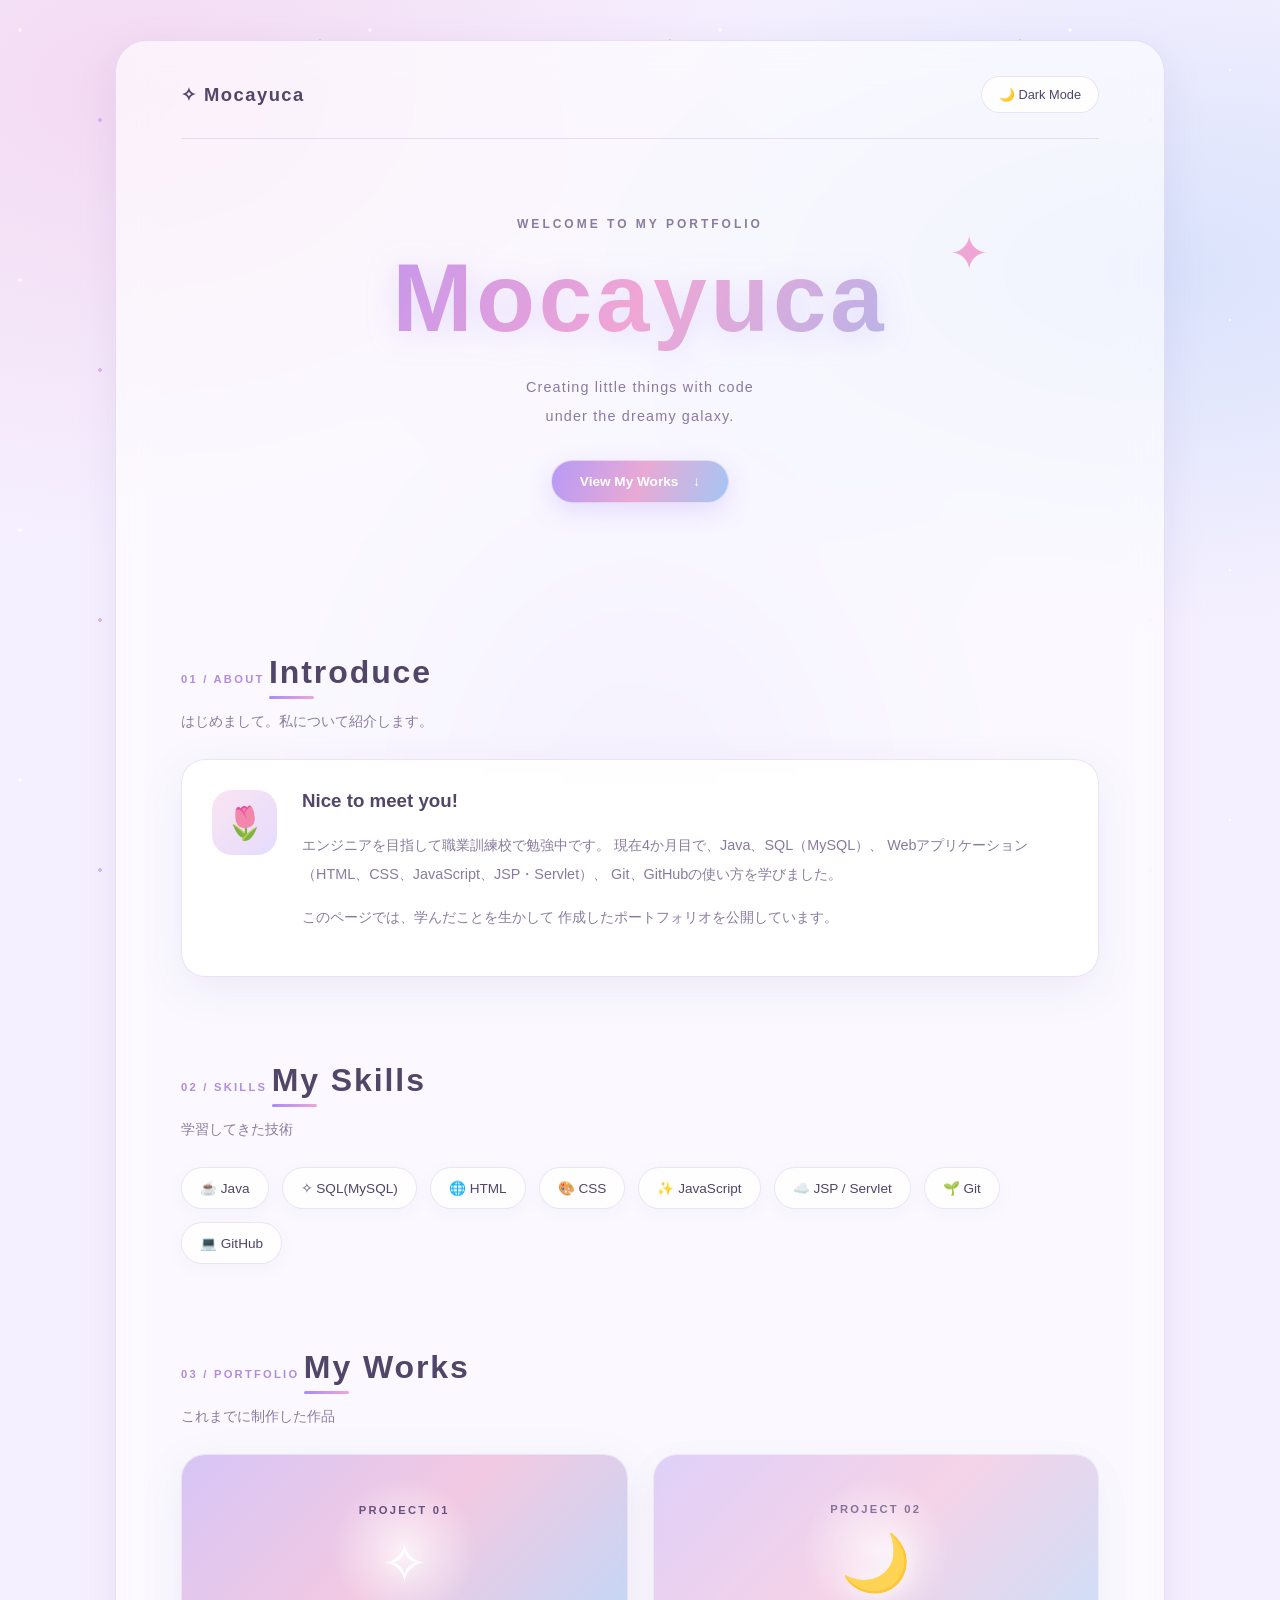
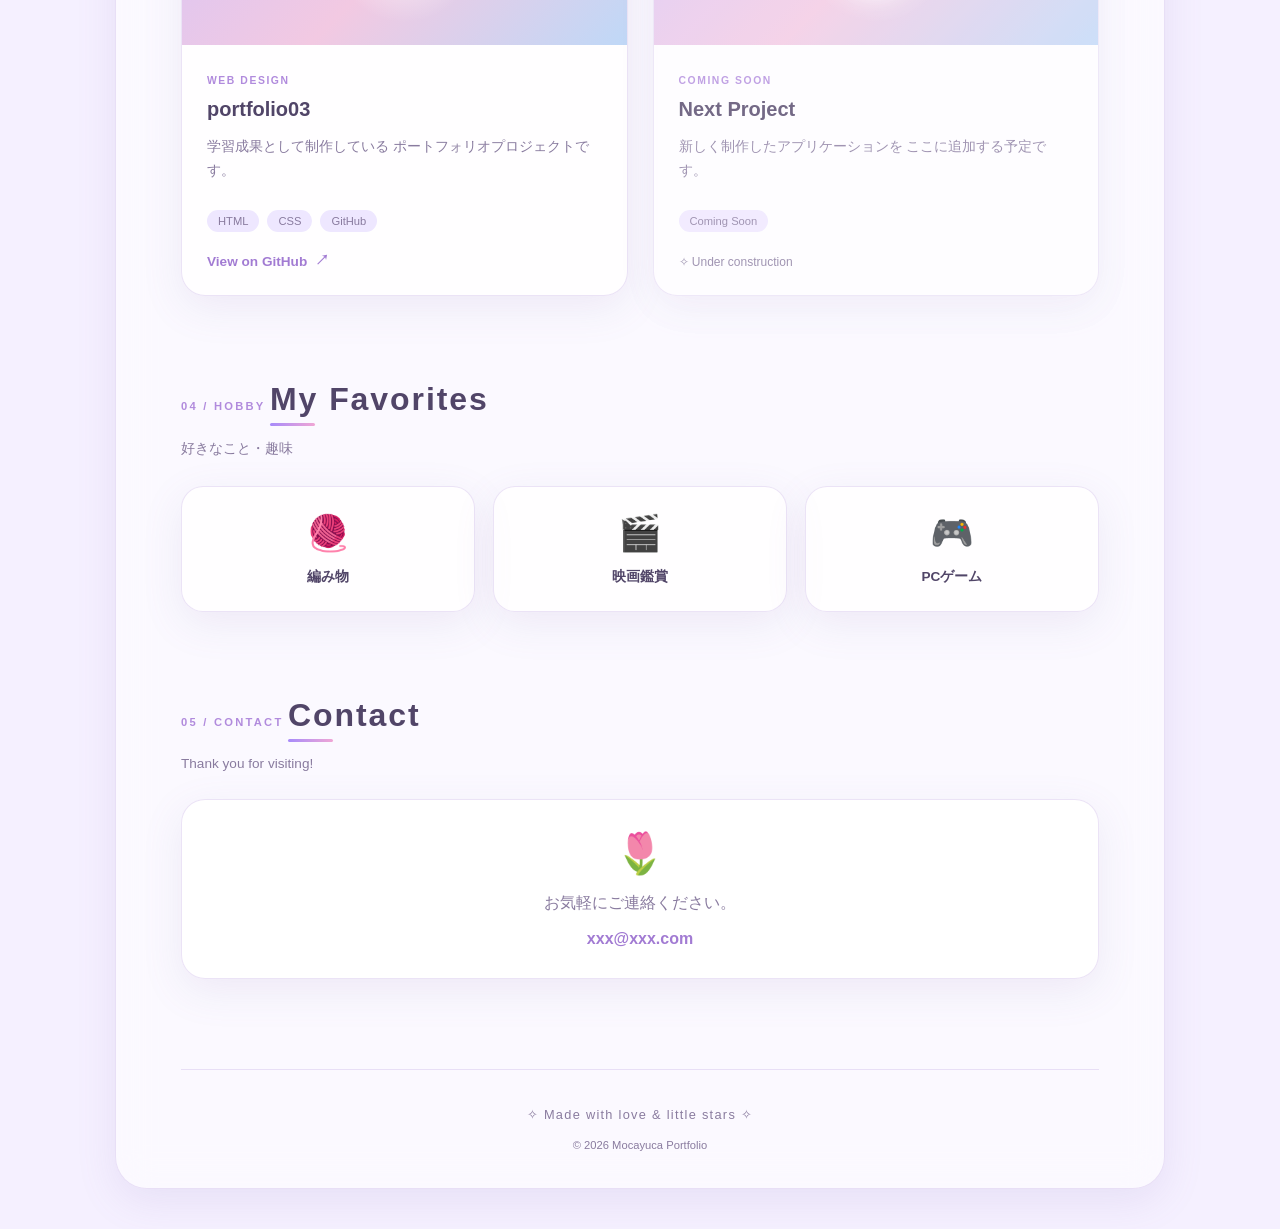
==== commit 7e6661d3: "chore: CSSの仕様変更" ====
--- a/index.html
+++ b/index.html
@@ -70,37 +70,6 @@
 						<p>
 							このページでは、学んだことを生かして
 							作成したポートフォリオを公開しています。
-						</p>
-					</div>
-				</div>
-			</section>
-			<section class="section reveal" id="about">
-				<div class="section-heading">
-					<span class="section-number">01 / ABOUT</span>
-					<h2>Introduce</h2>
-					<p>はじめまして。私について紹介します。</p>
-				</div>
-
-				<div class="glass-card profile-card">
-					<div class="profile-icon">🌷</div>
-
-					<div class="profile-text">
-						<h3>Nice to meet you!</h3>
-
-						<p>
-							エンジニアを目指して職業訓練校で勉強中です。
-							現在4か月目で、Java、SQL（MySQL）、
-							Webアプリケーション（HTML、CSS、JavaScript、JSP・Servlet）、
-							Git、GitHubの使い方を学びました。
-						</p>
-
-						<p>
-							このページでは、学んだことを生かして
-							作成したポートフォリオを公開しています。<br>
-							<a class="portfolio-link" href="aboutme.html" target="_blank"
-								rel="noopener noreferrer">
-								Go to About Me  <span>↗</span>
-							</a>
 						</p>
 					</div>
 				</div>
--- a/css/style.css
+++ b/css/style.css
@@ -273,26 +273,30 @@
 }
 
 .hero h1 {
-	margin: 0;
-
-	font-size: clamp(3.5rem, 9vw, 6rem);
-	font-weight: 800;
-	letter-spacing: 0.1em;
-
-	color: transparent;
-
-	background: linear-gradient(120deg,
-			#a78bfa,
-			#f0a6d5,
-			#91bdf5);
-
-	background-clip: text;
-	-webkit-background-clip: text;
-
-	filter:
-		drop-shadow(0 5px 15px rgba(167, 139, 250, 0.25));
-}
-
+    margin: 0;
+    width: 100%;
+    max-width: 100%;
+    padding: 0 12px;
+    box-sizing: border-box;
+
+    font-size: clamp(2.2rem, 9vw, 6rem);
+    font-weight: 800;
+    letter-spacing: 0.04em;
+
+    color: transparent;
+    background: linear-gradient(120deg,
+        #a78bfa,
+        #f0a6d5,
+        #91bdf5);
+
+    background-clip: text;
+    -webkit-background-clip: text;
+
+    filter:
+        drop-shadow(0 5px 15px rgba(167, 139, 250, 0.25));
+
+    overflow-wrap: anywhere;
+}
 .hero-description {
 	margin: 20px 0 30px;
 
